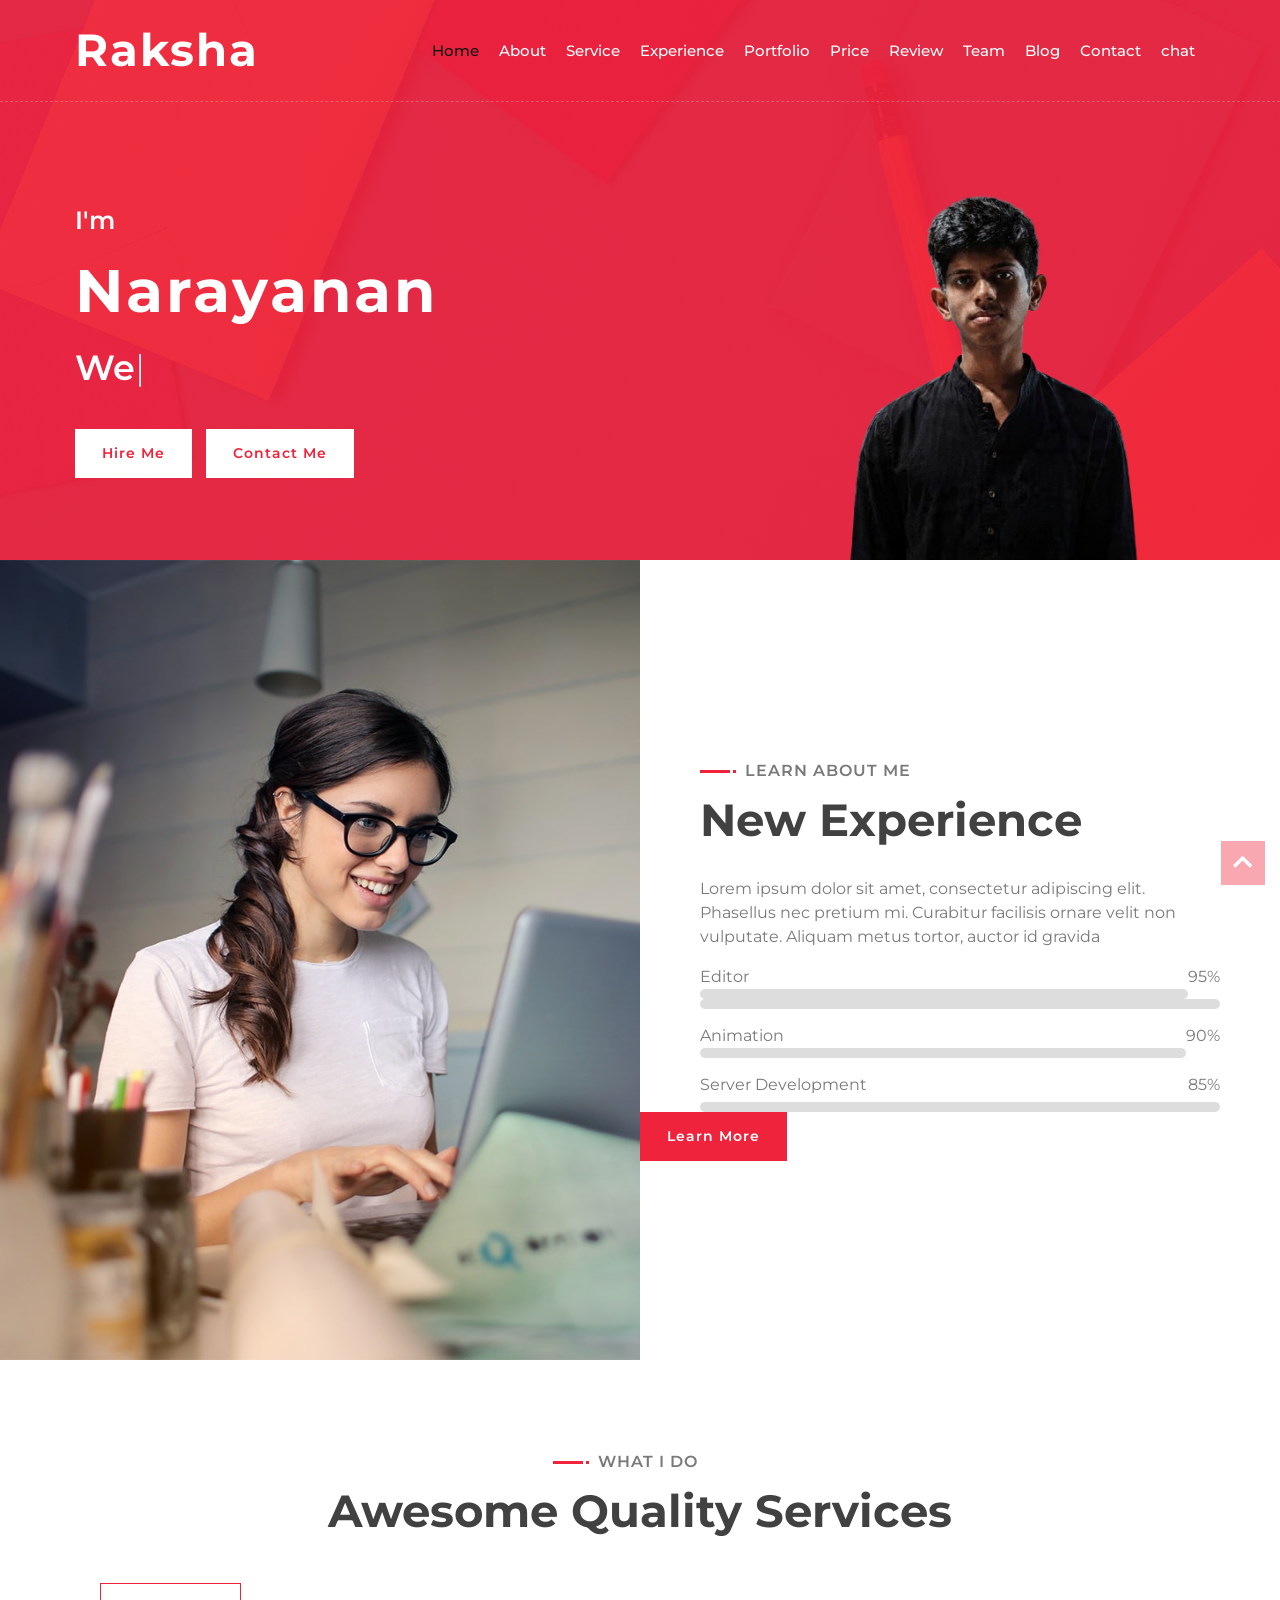
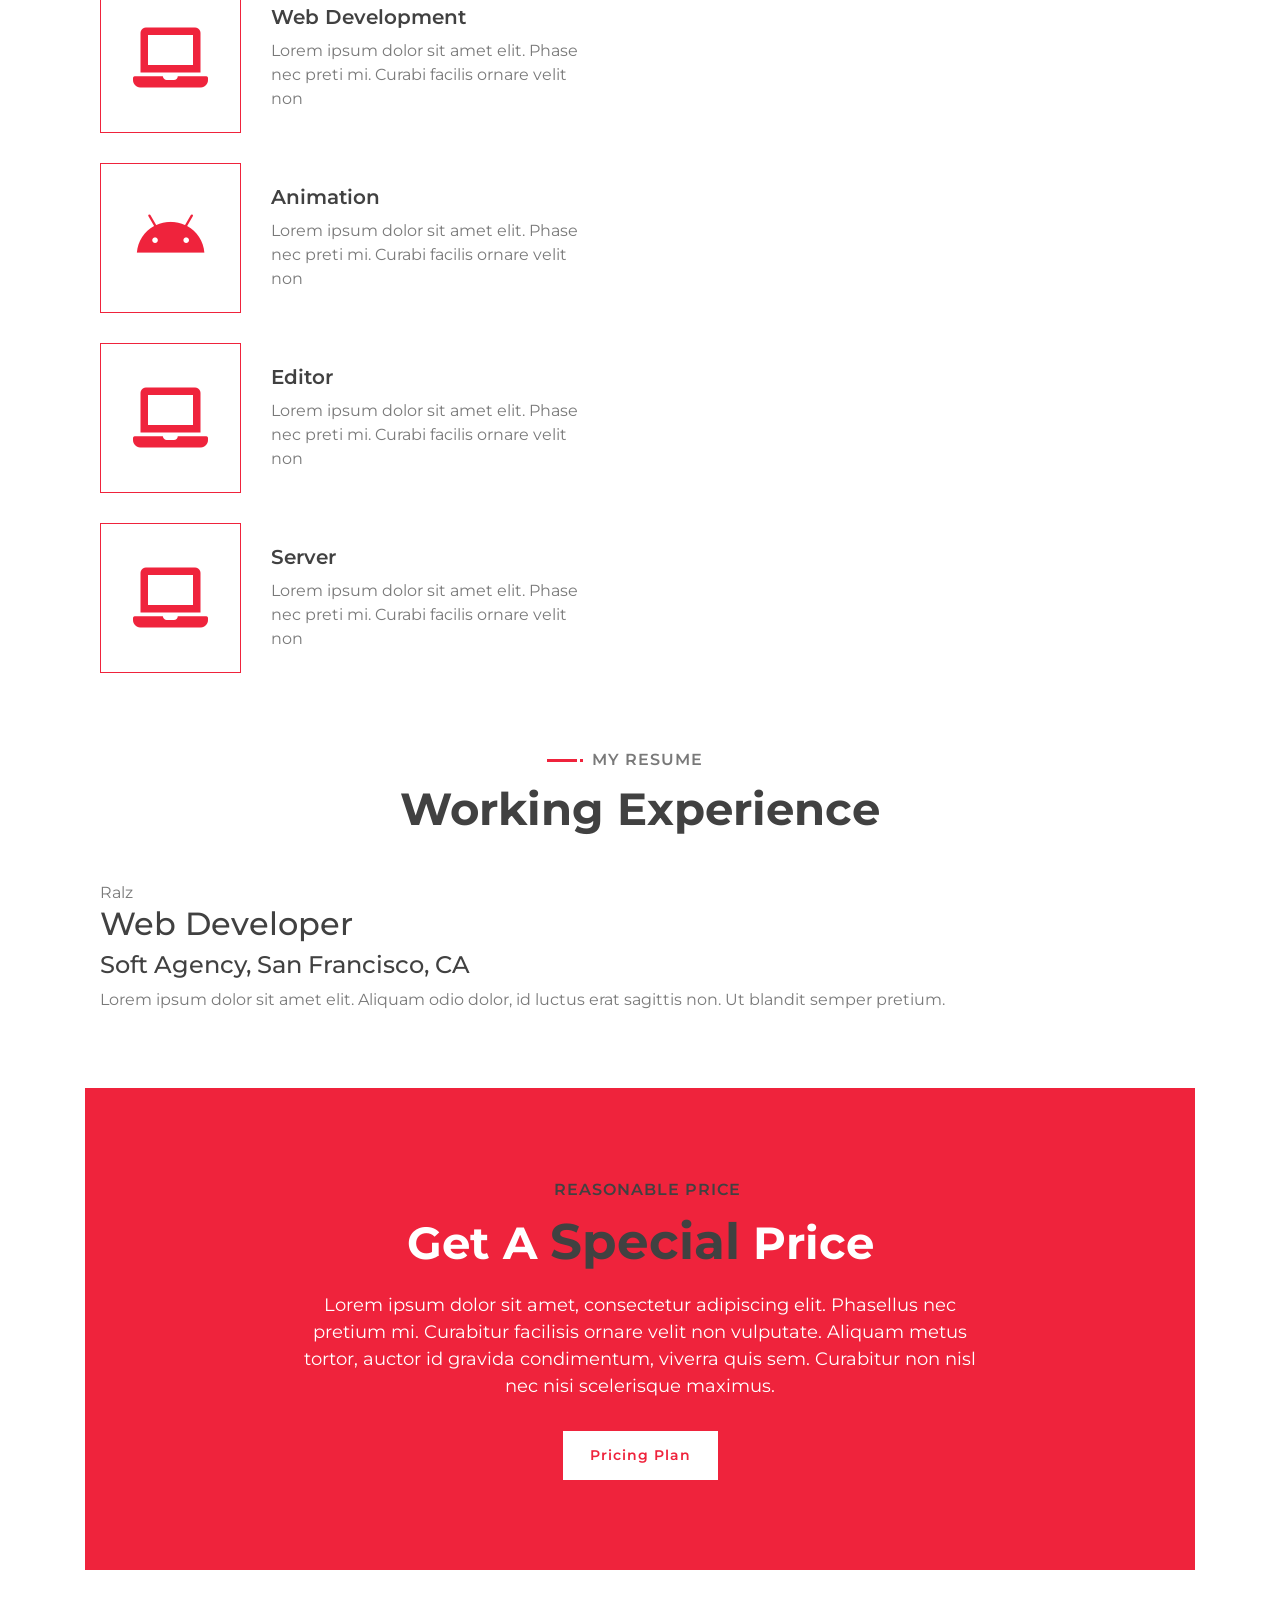
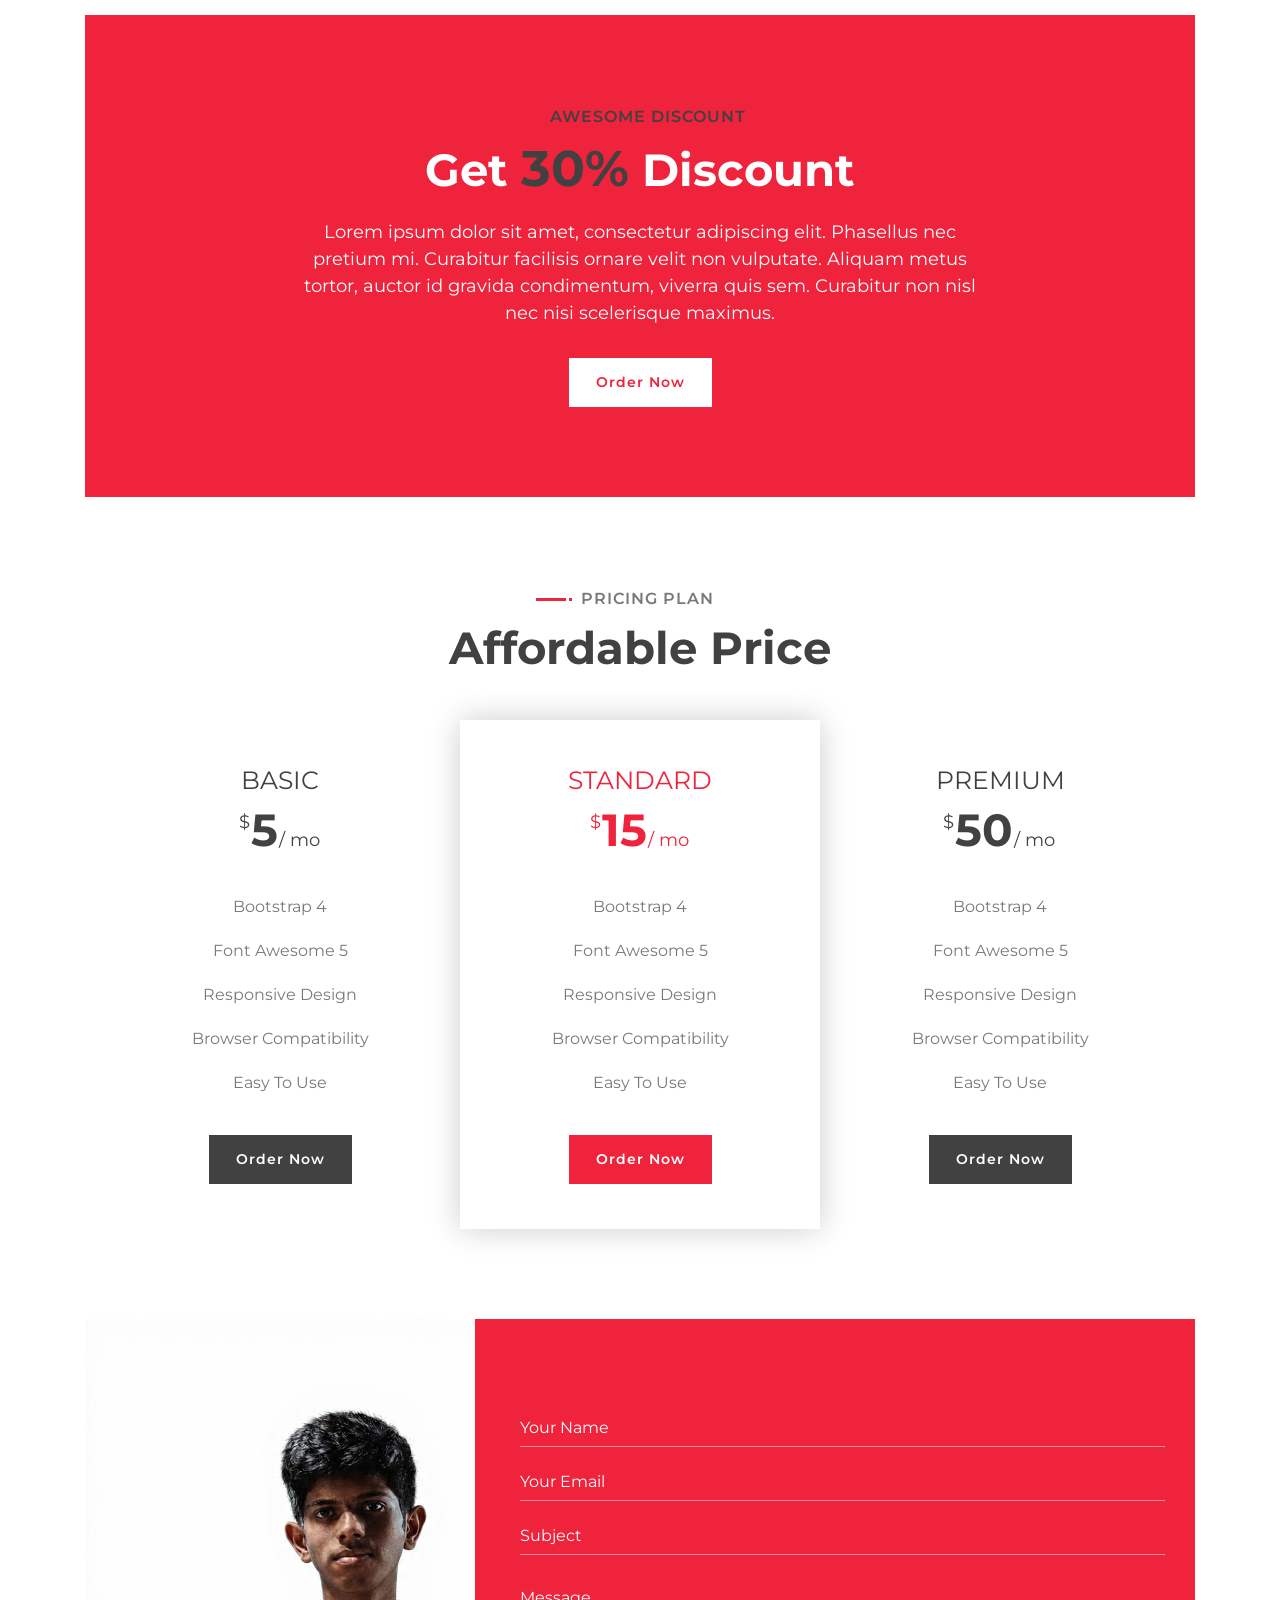
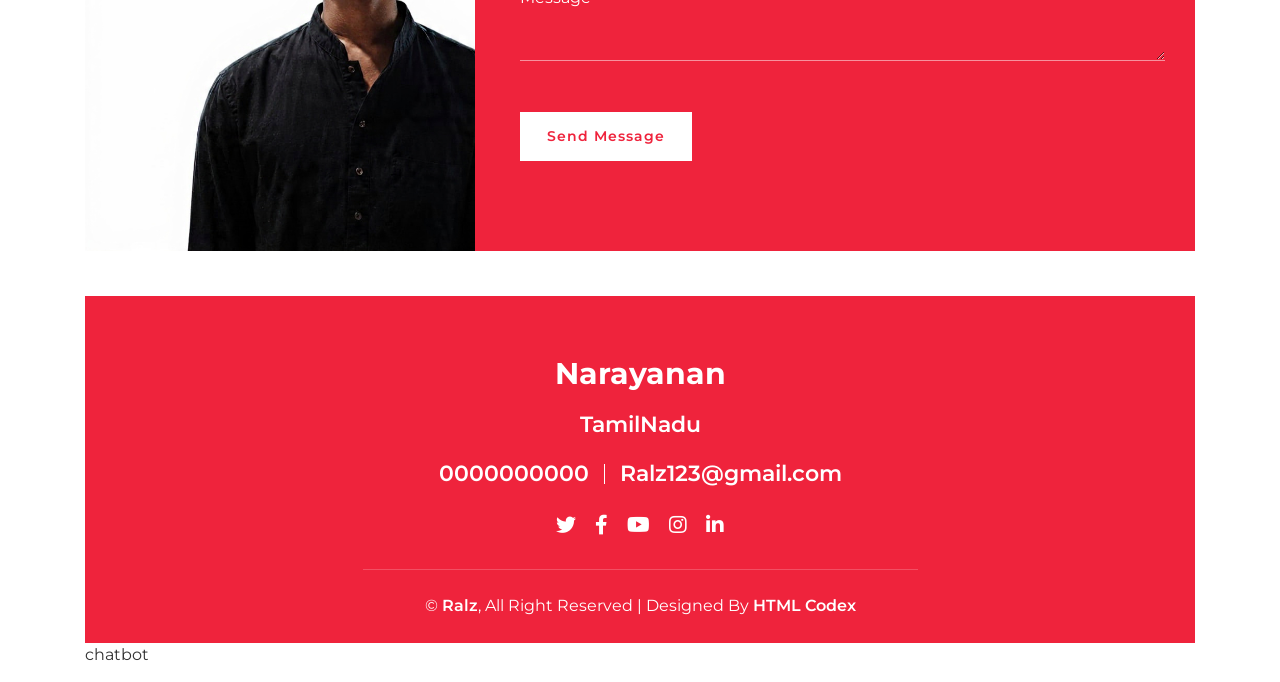
==== index.html @ 5b416cec "full 1 kt" ====
<!DOCTYPE html>
<html lang="en">
    <head>
        <meta charset="utf-8">
        <title>Ralz - Developer By Services  </title>
        <meta content="width=device-width, initial-scale=1.0" name="viewport">
        <meta content="Free Website Template" name="keywords">
        <meta content="Free Website Template" name="description">

        <!-- Favicon -->
        <link href="img/favicon.ico" rel="icon">

        <!-- Google Font -->
        <link href="https://fonts.googleapis.com/css2?family=Montserrat:wght@300;400;500;600;700&display=swap" rel="stylesheet">

        <!-- CSS Libraries -->
        <link href="https://stackpath.bootstrapcdn.com/bootstrap/4.4.1/css/bootstrap.min.css" rel="stylesheet">
        <link href="https://cdnjs.cloudflare.com/ajax/libs/font-awesome/5.10.0/css/all.min.css" rel="stylesheet">
        <link href="lib/animate/animate.min.css" rel="stylesheet">
        <link href="lib/owlcarousel/assets/owl.carousel.min.css" rel="stylesheet">
        <link href="lib/lightbox/css/lightbox.min.css" rel="stylesheet">

        <!-- Template Stylesheet -->
        <link href="css/style.css" rel="stylesheet">
    </head>

    <body data-spy="scroll" data-target=".navbar" data-offset="51">
        <!-- Nav Bar Start -->
        <div class="navbar navbar-expand-lg bg-light navbar-light">
            <div class="container-fluid">
                <a href="index.html" class="navbar-brand">Raksha</a>
                <button type="button" class="navbar-toggler" data-toggle="collapse" data-target="#navbarCollapse">
                    <span class="navbar-toggler-icon"></span>
                </button>

                <div class="collapse navbar-collapse justify-content-between" id="navbarCollapse">
                    <div class="navbar-nav ml-auto">
                        <a href="#home" class="nav-item nav-link active">Home</a>
                        <a href="#about" class="nav-item nav-link">About</a>
                        <a href="#service" class="nav-item nav-link">Service</a>
                        <a href="#experience" class="nav-item nav-link">Experience</a>
                        <a href="#portfolio" class="nav-item nav-link">Portfolio</a>
                        <a href="#price" class="nav-item nav-link">Price</a>
                        <a href="#review" class="nav-item nav-link">Review</a>
                        <a href="#team" class="nav-item nav-link">Team</a>
                        <a href="#blog" class="nav-item nav-link">Blog</a>
                        <a href="#contact" class="nav-item nav-link">Contact</a>
                        <a href="#chat" class="nav-item nav-link">chat</a>
                    </div>
                </div>
            </div>
        </div>
        <!-- Nav Bar End -->


        <!-- Hero Start -->
        <div class="hero" id="home">
            <div class="container-fluid">
                <div class="row align-items-center">
                    <div class="col-sm-12 col-md-6">
                        <div class="hero-content">
                            <div class="hero-text">
                                <p>I'm</p>
                                <h1>Narayanan</h1>
                                <h2></h2>
                                <div class="typed-text">Editor, Web Developer, Animation, Server Developer, Apps Designer, Apps Developer</div>
                            </div>
                            <div class="hero-btn">
                                <a class="btn" href="">Hire Me</a>
                                <a class="btn" href="">Contact Me</a>
                            </div>
                        </div>
                    </div>
                    <div class="col-sm-12 col-md-6 d-none d-md-block">
                        <div class="hero-image">
                            <img src="img/hero.png" alt="Hero Image">
                        </div>
                    </div>
                </div>
            </div>
        </div>
        <!-- Hero End -->


        <!-- About Start -->
        <div class="about wow fadeInUp" data-wow-delay="0.1s" id="about">
            <div class="container-fluid">
                <div class="row align-items-center">
                    <div class="col-lg-6">
                        <div class="about-img">
                            <img src="img/about.jpg" alt="Image">
                        </div>
                    </div>
                    <div class="col-lg-6">
                        <div class="about-content">
                            <div class="section-header text-left">
                                <p>Learn About Me</p>
                                <h2>New Experience</h2>
                            </div>
                            <div class="about-text">
                                <p>
                                    Lorem ipsum dolor sit amet, consectetur adipiscing elit. Phasellus nec pretium mi. Curabitur facilisis ornare velit non vulputate. Aliquam metus tortor, auctor id gravida
                                </p>
                            </div>
                             <div class="skill-name">
                                 <p></p>Editor<p>95%</p>
                                </div>
                                <div class="progress">
                                    <div class="progress-bar" role="progressbar" aria-valuenow="95" aria-valuemin="0" aria-valuemax="100"></div>
                                </div>
                                <div class="progress">
                                    <div class="progress-bar" role="progressbar" aria-valuenow="95" aria-valuemin="0" aria-valuemax="100"></div>
                                </div>
                                <div class="skill-name">
                                    <p></p>Animation<p>90%</p>
                                </div>
                                <div class="progress">
                                    <div class="progress-bar" role="progressbar" aria-valuenow="90" aria-valuemin="0" aria-valuemax="100"></div>
                                </div>
                                <div class="skill-name">
                                    <p> Server Development</p><p>85%</p>
                                </div>
                                <div class="progress">
                                    <div class="progress-bar" role="progressbar" aria-valuenow="85" aria-valuemin="0" aria-valuemax="100"></div>
                                </div>
                            </div>
                            <a class="btn" href="">Learn More</a>
                        </div>
                    </div>
                </div>
            </div>
        </div>
        <!-- About End -->
        
        
        <!-- Service Start -->
        <div class="service" id="service">
            <div class="container">
                <div class="section-header text-center wow zoomIn" data-wow-delay="0.1s">
                    <p>What I do</p>
                    <h2>Awesome Quality Services</h2>
                </div>
                    <div class="col-lg-6 wow fadeInUp" data-wow-delay="0.0s">
                        <div class="service-item">
                            <div class="service-icon">
                                <i class="fa fa-laptop"></i>

                        </div>
                            <div class="service-text">
                                <h3>Web Development</h3>
                                <p>
                                    Lorem ipsum dolor sit amet elit. Phase nec preti mi.
                                     Curabi facilis ornare velit non
                                </p>
                            </div>
                        </div>
                 </div>
                     <div class="col-lg-6 wow fadeInUp" data-wow-delay="0.4s">
                         <div class="service-item">
                             <div class="service-icon">
                                <i class="fab fa-android"></i>
                            </div>
                            <div class="service-text">
                                <h3>Animation</h3>
                                <p>
                                    Lorem ipsum dolor sit amet elit. Phase nec preti mi. Curabi facilis ornare velit non
                                </p>
                            </div>
                        </div>
                    </div>
                    <div class="col-lg-6 wow fadeInUp" data-wow-delay="0.6s">
                        <div class="service-item">
                            <div class="service-icon">
                               <i class="fa fa-laptop"></i>
                            </div>
                            <div class="service-text">
                                <h3>Editor</h3>
                                <p>
                                    Lorem ipsum dolor sit amet elit. Phase nec preti mi. Curabi facilis ornare velit non
                                </p>
                            </div>
                        </div>
                    </div>
                                         <div class="col-lg-6 wow fadeInUp" data-wow-delay="0.4s">
                         <div class="service-item">
                           <div class="service-icon">
                              <i class="fa fa-laptop"></i>
                            </div>
                            <div class="service-text">
                                <h3>Server</h3>
                                <p>
                                    Lorem ipsum dolor sit amet elit. Phase nec preti mi. Curabi facilis ornare velit non
                                </p>
                            </div>
                        </div>
                    </div>
        <!-- Service End -->
        
        
         <!-- Experience Start -->
        <div class="experience" id="experience">
            <div class="container">
                <header class="section-header text-center wow zoomIn" data-wow-delay="0.1s">
                    <p>My Resume</p>
                    <h2>Working Experience</h2>
                </header>
                Ralz
                    <div class="timeline-item left wow slideInLeft" data-wow-delay="0.1s">
                            <h2>Web Developer</h2>
                            <h4>Soft Agency, San Francisco, CA</h4>
                            <p>
                                Lorem ipsum dolor sit amet elit. Aliquam odio dolor, id luctus erat sagittis non. Ut blandit semper pretium.
                            </p>
                  </div>
            </div>
        </div>
        <!-- Job Experience End -->
        
        
        <!-- Banner Start -->
        <div class="banner wow zoomIn" data-wow-delay="0.1s">
            <div class="container">
                <div class="section-header text-center">
                    <p>Reasonable Price</p>
                    <h2>Get A <span>Special</span> Price</h2>
                </div>
                <div class="container banner-text">
                    <p>
                        Lorem ipsum dolor sit amet, consectetur adipiscing elit. Phasellus nec pretium mi. Curabitur facilisis ornare velit non vulputate. Aliquam metus tortor, auctor id gravida condimentum, viverra quis sem. Curabitur non nisl nec nisi scelerisque maximus. 
                    </p>
                    <a class="btn">Pricing Plan</a>
                </div>
            </div>
        </div>
        <!-- Banner End -->
           


        <!-- Banner Start -->
        <div class="banner wow zoomIn" data-wow-delay="0.1s">
            <div class="container">
                <div class="section-header text-center">
                    <p>Awesome Discount</p>
                    <h2>Get <span>30%</span> Discount</h2>
                </div>
                <div class="container banner-text">
                    <p>
                        Lorem ipsum dolor sit amet, consectetur adipiscing elit. Phasellus nec pretium mi. Curabitur facilisis ornare velit non vulputate. Aliquam metus tortor, auctor id gravida condimentum, viverra quis sem. Curabitur non nisl nec nisi scelerisque maximus. 
                    </p>
                    <a class="btn">Order Now</a>
                </div>
            </div>
        </div>
        <!-- Banner End -->
        
        
        <!-- Price Start -->
        <div class="price" id="price">
            <div class="container">
                <div class="section-header text-center wow zoomIn" data-wow-delay="0.1s">
                    <p>Pricing Plan</p>
                    <h2>Affordable Price</h2>
                </div>
                <div class="row">
                    <div class="col-md-4 wow fadeInUp" data-wow-delay="0.5s">
                        <div class="price-item">
                            <div class="price-header">
                                <div class="price-title">
                                    <h2>Basic</h2>
                                </div>
                                <div class="price-prices">
                                    <h2><small>$</small>5<span>/ mo</span></h2>
                                </div>
                            </div>
                            <div class="price-body">
                                <div class="price-description">
                                    <ul>
                                        <li>Bootstrap 4</li>
                                        <li>Font Awesome 5</li>
                                        <li>Responsive Design</li>
                                        <li>Browser Compatibility</li>
                                        <li>Easy To Use</li>
                                    </ul>
                                </div>
                            </div>
                            <div class="price-footer">
                                <div class="price-action">
                                    <a class="btn" href="">Order Now</a>
                                </div>
                            </div>
                        </div>
                    </div>
                    <div class="col-md-4 wow fadeInUp" data-wow-delay="0.0s">
                        <div class="price-item featured-item">
                            <div class="price-header">
                                <div class="price-title">
                                    <h2>Standard</h2>
                                </div>
                                <div class="price-prices">
                                    <h2><small>$</small>15<span>/ mo</span></h2>
                                </div>
                            </div>
                            <div class="price-body">
                                <div class="price-description">
                                    <ul>
                                        <li>Bootstrap 4</li>
                                        <li>Font Awesome 5</li>
                                        <li>Responsive Design</li>
                                        <li>Browser Compatibility</li>
                                        <li>Easy To Use</li>
                                    </ul>
                                </div>
                            </div>
                            <div class="price-footer">
                                <div class="price-action">
                                    <a class="btn" href="">Order Now</a>
                                </div>
                            </div>
                        </div>
                    </div>
                    <div class="col-md-4 wow fadeInUp" data-wow-delay="0.5s">
                        <div class="price-item">
                            <div class="price-header">
                                <div class="price-title">
                                    <h2>Premium</h2>
                                </div>
                                <div class="price-prices">
                                    <h2><small>$</small>50<span>/ mo</span></h2>
                                </div>
                            </div>
                            <div class="price-body">
                                <div class="price-description">
                                    <ul>
                                        <li>Bootstrap 4</li>
                                        <li>Font Awesome 5</li>
                                        <li>Responsive Design</li>
                                        <li>Browser Compatibility</li>
                                        <li>Easy To Use</li>
                                    </ul>
                                </div>
                            </div>
                            <div class="price-footer">
                                <div class="price-action">
                                    <a class="btn" href="">Order Now</a>
                                </div>
                            </div>
                        </div>
                    </div>
                </div>
            </div>
        </div>
        <!-- Price End -->
        
        
        <!-- Contact Start -->
        <div class="contact wow fadeInUp" data-wow-delay="0.1s" id="contact">
            <div class="container-fluid">
                <div class="container">
                    <div class="row align-items-center">
                        <div class="col-md-4"></div>
                        <div class="col-md-8">
                            <div class="contact-form">
                                <div id="success"></div>
                                <form name="sentMessage" id="contactForm" novalidate="novalidate">
                                    <div class="control-group">
                                        <input type="text" class="form-control" id="name" placeholder="Your Name" required="required" data-validation-required-message="Please enter your name" />
                                        <p class="help-block"></p>
                                    </div>
                                    <div class="control-group">
                                        <input type="email" class="form-control" id="email" placeholder="Your Email" required="required" data-validation-required-message="Please enter your email" />
                                        <p class="help-block"></p>
                                    </div>
                                    <div class="control-group">
                                        <input type="text" class="form-control" id="subject" placeholder="Subject" required="required" data-validation-required-message="Please enter a subject" />
                                        <p class="help-block"></p>
                                    </div>
                                    <div class="control-group">
                                        <textarea class="form-control" id="message" placeholder="Message" required="required" data-validation-required-message="Please enter your message"></textarea>
                                        <p class="help-block"></p>
                                    </div>
                                    <div>
                                        <button class="btn" type="submit" id="sendMessageButton">Send Message</button>
                                    </div>
                                </form>
                            </div>
                        </div>
                    </div>
                </div>
            </div>
        </div>
        <!-- Contact End -->


        <!-- Footer Start -->
        <div class="footer wow fadeIn" data-wow-delay="0.3s">
            <div class="container-fluid">
                <div class="container">
                    <div class="footer-info">
                        <h2>Narayanan</h2>
                        <h3>TamilNadu</h3>
                        <div class="footer-menu">
                            <p>0000000000</p>
                            <p>Ralz123@gmail.com</p>
                        </div>
                        <div class="footer-social">
                            <a href=""><i class="fab fa-twitter"></i></a>
                            <a href=""><i class="fab fa-facebook-f"></i></a>
                            <a href=""><i class="fab fa-youtube"></i></a>
                            <a href=""><i class="fab fa-instagram"></i></a>
                            <a href=""><i class="fab fa-linkedin-in"></i></a>
                        </div>
                    </div>
                </div>
                <div class="container copyright">
                    <p>&copy; <a href="#">Ralz</a>, All Right Reserved | Designed By <a href="https://htmlcodex.com">HTML Codex</a></p>
                </div>
            </div>
        </div>
        <!-- Footer End -->
        
        
        <!-- Back to top button -->
        <a href="#" class="btn back-to-top"><i class="fa fa-chevron-up"></i></a>
        
        
        <!-- Pre Loader -->
        <div id="loader" class="show">
            <div class="loader"></div>
        </div>

        
        <!-- JavaScript Libraries -->
        <script src="https://code.jquery.com/jquery-3.4.1.min.js"></script>
        <script src="https://stackpath.bootstrapcdn.com/bootstrap/4.4.1/js/bootstrap.bundle.min.js"></script>
        <script src="lib/easing/easing.min.js"></script>
        <script src="lib/wow/wow.min.js"></script>
        <script src="lib/waypoints/waypoints.min.js"></script>
        <script src="lib/typed/typed.min.js"></script>
        <script src="lib/owlcarousel/owl.carousel.min.js"></script>
        <script src="lib/isotope/isotope.pkgd.min.js"></script>
        <script src="lib/lightbox/js/lightbox.min.js"></script>
        
        <!-- Contact Javascript File -->
        <script src="mail/jqBootstrapValidation.min.js"></script>
        <script src="mail/contact.js"></script>

        <!-- Template Javascript -->
        <script src="js/main.js"></script>
    </body>
</html>
<a href="chatbot.html">chatbot</a>
---- css/style.css ----
/*******************************/
/********* General CSS *********/
/*******************************/
body {
    color: #797979;
    background: #ffffff;
    font-family: 'Montserrat', sans-serif;
}

h1,
h2, 
h3, 
h4,
h5, 
h6 {
    color: #414141;
}

a {
    color: #313131;
    transition: .3s;
}

a:hover,
a:active,
a:focus {
    color: #EF233C;
    outline: none;
    text-decoration: none;
}

.btn:focus,
.form-control:focus {
    box-shadow: none;
}

.container-fluid {
    max-width: 1366px;
}

.btn {
    padding: 12px 25px;
    font-size: 14px;
    font-weight: 600;
    letter-spacing: 1px;
    color: #ffffff;
    background: #EF233C;
    border: 2px solid transparent;
    border-radius: 0;
    box-shadow: inset 0 0 0 50px #EF233C;
    transition: ease-out 0.3s;
    -webkit-transition: ease-out 0.3s;
    -moz-transition: ease-out 0.3s;
}

.btn:hover {
    color: #EF233C;
    background: transparent;
    box-shadow: inset 0 0 0 0 #EF233C;
    border-color: #EF233C;
}

#loader {
    position: fixed;
    top: 0;
    right: 0;
    bottom: 0;
    left: 0;
    display: flex;
    align-items: center;
    justify-content: center;
    background: #ffffff;
    opacity: 0;
    visibility: hidden;
    -webkit-transition: opacity .3s ease-out, visibility 0s linear .3s;
    -o-transition: opacity .3s ease-out, visibility 0s linear .3s;
    transition: opacity .3s ease-out, visibility 0s linear .3s;
    z-index: 999;
}

#loader.show {
    -webkit-transition: opacity .6s ease-out, visibility 0s linear 0s;
    -o-transition: opacity .6s ease-out, visibility 0s linear 0s;
    transition: opacity .6s ease-out, visibility 0s linear 0s;
    visibility: visible;
    opacity: 1;
}

#loader .loader {
    position: relative;
    width: 45px;
    height: 45px;
    border: 5px solid #dddddd;
    border-top: 5px solid #EF233C;
    border-radius: 50%;
    -webkit-animation: spin 2s linear infinite;
    animation: spin 2s linear infinite;
}

@-webkit-keyframes spin {
    0% { -webkit-transform: rotate(0deg); }
    100% { -webkit-transform: rotate(360deg); }
}

@keyframes spin {
    0% { transform: rotate(0deg); }
    100% { transform: rotate(360deg); }
}

.back-to-top {
    position: fixed;
    display: none;
    width: 44px;
    height: 44px;
    padding: 8px 0;
    text-align: center;
    line-height: 1;
    font-size: 22px;
    right: 15px;
    bottom: 15px;
    z-index: 9;
}

.back-to-top i {
    color: #ffffff;
}

.back-to-top:hover i {
    color: #414141;
}


/**********************************/
/*********** Nav Bar CSS **********/
/**********************************/
.navbar {
    position: relative;
    transition: .5s;
    z-index: 999;
}

.navbar.nav-sticky {
    position: fixed;
    top: 0;
    width: 100%;
    box-shadow: 0 2px 5px rgba(0, 0, 0, .3);
}

.navbar .navbar-brand {
    margin: 0;
    font-size: 45px;
    line-height: 0px;
    font-weight: 700;
    letter-spacing: 2px;
    transition: .5s;
    
}

.navbar .navbar-brand img {
    max-width: 100%;
    max-height: 40px;
}

.navbar .dropdown-menu {
    margin-top: 0;
    border: 0;
    border-radius: 0;
    background: #f8f9fa;
}

@media (min-width: 992px) {
    .navbar {
        position: absolute;
        width: 100%;
        padding: 30px 60px;
        background: transparent !important;
        border-bottom: 1px dashed rgba(256, 256, 256, .2);
        z-index: 9;
    }
    
    .navbar.nav-sticky {
        padding: 10px 60px;
        background: #ffffff !important;
    }
    
    .navbar .navbar-brand {
        color: #ffffff;
    }
    
    .navbar.nav-sticky .navbar-brand {
        color: #EF233C;
    }

    .navbar-light .navbar-nav .nav-link,
    .navbar-light .navbar-nav .nav-link:focus {
        padding: 10px 10px 8px 10px;
        color: #ffffff;
        font-size: 15px;
        font-weight: 500;
    }
    
    .navbar-light.nav-sticky .navbar-nav .nav-link,
    .navbar-light.nav-sticky .navbar-nav .nav-link:focus {
        color: #414141;
    }

    .navbar-light .navbar-nav .nav-link:hover,
    .navbar-light .navbar-nav .nav-link.active {
        color: #111111;
    }
    
    .navbar-light.nav-sticky .navbar-nav .nav-link:hover,
    .navbar-light.nav-sticky .navbar-nav .nav-link.active {
        color: #EF233C;
    }
}

@media (max-width: 991.98px) {   
    .navbar {
        padding: 15px;
        background: #ffffff !important;
    }
    
    .navbar .navbar-brand {
        color: #EF233C;
    }
    
    .navbar .navbar-nav {
        margin-top: 15px;
    }
    
    .navbar a.nav-link {
        padding: 5px;
    }
    
    .navbar .dropdown-menu {
        box-shadow: none;
    }
}


/*******************************/
/********** Hero CSS ***********/
/*******************************/
.hero {
    position: relative;
    width: 100%;
    margin-bottom: 45px;
    padding: 120px 0 0 0;
    overflow: hidden;
    background: linear-gradient(rgba(239, 35, 60, .95), rgba(239, 35, 60, .95)), url(../img/hero-bg.jpg);
    background-position: center;
    background-repeat: no-repeat;
    background-size: cover;
}

.hero .container-fluid {
    padding: 0;
}

.hero .hero-image {
    position: relative;
    text-align: right;
    padding-right: 75px;
}

.hero .hero-image img {
    max-width: 80%;
    max-height: 80%;
}

.hero .hero-content {
    position: relative;
    padding-left: 75px;
    display: flex;
    align-items: flex-start;
    justify-content: center;
    flex-direction: column;
}

.hero .hero-text p {
    color: #ffffff;
    font-size: 25px;
    font-weight: 600;
    margin-bottom: 15px;
}

.hero .hero-text h1 {
    color: #ffffff;
    font-size: 60px;
    font-weight: 700;
    letter-spacing: 3px;
    margin-bottom: 15px;
}

.hero .hero-text h2 {
    display: inline-block;
    margin: 0;
    height: 35px;
    color: #ffffff;
    font-size: 35px;
    font-weight: 600;
}

.hero .hero-text .typed-text {
    display: none;
}

.hero .hero-text .typed-cursor {
    font-size: 35px;
    font-weight: 300;
    color: #ffffff;
}

.hero .hero-btn .btn {
    margin-top: 35px;
    color: #EF233C;
    background: #ffffff;
    box-shadow: inset 0 0 0 50px #ffffff;
}

.hero .hero-btn .btn:hover {
    color: #ffffff;
    background: transparent;
    box-shadow: inset 0 0 0 0 #ffffff;
    border-color: #ffffff;
}

.hero .hero-btn .btn:first-child {
    margin-right: 10px;
}

@media (max-width: 991.98px) {
    .hero {
        padding-top: 60px;
    }
    
    .hero .hero-content {
        padding: 0 15px;
    }
    
    .hero .hero-text p {
        font-size: 20px;
    }
    
    .hero .hero-text h1 {
        font-size: 45px;
    }
    
    .hero .hero-text h2 {
        font-size: 25px;
        height: 25px;
    }
    
    .hero .hero-btn .btn {
        padding: 12px 30px;
        letter-spacing: 1px;
    }
}

@media (max-width: 767.98px) {
    .hero {
        padding-top: 60px;
        padding-bottom: 60px;
    }
    
    .hero,
    .hero .hero-text,
    .hero .hero-btn {
        width: 100%;
        text-align: center;
    }
    
    .hero .hero-text p {
        font-size: 18px;
    }
    
    .hero .hero-text h1 {
        font-size: 35px;
    }
    
    .hero .hero-text h2 {
        font-size: 22px;
        height: 22px;
    }
    
    .hero .hero-btn .btn {
        padding: 10px 15px;
        letter-spacing: 1px;
    }
}

@media (max-width: 575.98px) {
    .hero .hero-text p {
        font-size: 16px;
    }
    
    .hero .hero-text h1 {
        font-size: 30px;
    }
    
    .hero .hero-text h2 {
        font-size: 18px;
        height: 18px;
    }
    
    .hero .hero-btn .btn {
        padding: 8px 10px;
        letter-spacing: 0;
    }
}


/*******************************/
/******* Section Header ********/
/*******************************/
.section-header {
    position: relative;
    margin-bottom: 45px;
}

.section-header p {
    display: inline-block;
    margin: 0 30px;
    margin-bottom: 10px;
    padding-left: 15px;
    position: relative;
    font-size: 16px;
    font-weight: 600;
    letter-spacing: 1px;
    text-transform: uppercase;
    background: #ffffff;
}

.section-header p::before {
    position: absolute;
    content: "";
    height: 3px;
    top: 11px;
    right: 0;
    left: -30px;
    background: #EF233C;
    z-index: -1;
}

.section-header p::after {
    position: absolute;
    content: "";
    width: 3px;
    height: 3px;
    top: 11px;
    left: 3px;
    background: #EF233C;
    z-index: 1;
}

.section-header h2 {
    margin: 0;
    position: relative;
    font-size: 45px;
    font-weight: 700;
}

@media (max-width: 767.98px) {
    .section-header h2 {
        font-size: 30px;
    }
}


/*******************************/
/********** About CSS **********/
/*******************************/
.about {
    position: relative;
    width: 100%;
    margin: -45px 0 45px 0;
}

.about .col-lg-6 {
    padding: 0;
}

.about .section-header {
    margin-bottom: 30px;
}

.about .about-img {
    position: relative;
    height: 100%;
}

.about .about-img img {
    position: relative;
    width: 100%;
    height: 100%;
    object-fit: cover;
}

.about .about-content {
    padding: 0 60px;
}

.about .about-text p {
    font-size: 16px;
}

.about .skills {
    margin-bottom: 30px;
}

.about .skill-name {
    margin-top: 15px;
}

.about .skill-name p {
    display: inline-block;
    margin-bottom: 5px;
    font-size: 16px;
    font-weight: 400;
}

.about .skill-name p:last-child {
    float: right;
}

.about .progress {
    height: 10px;
    border-radius: 10px;
    background: #dddddd;
}

.about .progress .progress-bar {
    width: 0px;
    background: #EF233C;
    border-radius: 10px;
    transition: 2s;
}

.about .about-text a.btn {
    margin-top: 15px;
}

@media (max-width: 991.98px) {
    .about .about-content {
        padding: 45px 15px 0 15px;
    }
}


/*******************************/
/******* Experience CSS ********/
/*******************************/
.experience {
    position: relative;
    padding: 45px 0 15px 0;
}

.experience .timeline {
    position: relative;
    width: 100%;
}

.experience .timeline::after {
    content: '';
    position: absolute;
    width: 2px;
    background: #EF233C;
    top: 0;
    bottom: 0;
    left: 50%;
    margin-left: -1px;
}

.experience .timeline .timeline-item {
    position: relative;
    background: inherit;
    width: 50%;
    margin-bottom: 30px;
}

.experience .timeline .timeline-item.left {
    left: 0;
    padding-right: 30px;
}

.experience .timeline .timeline-item.right {
    left: 50%;
    padding-left: 30px;
}

.experience .timeline .timeline-item::after {
    content: '';
    position: absolute;
    width: 16px;
    height: 16px;
    top: 48px;
    right: -8px;
    background: #ffffff;
    border: 2px solid #EF233C;
    border-radius: 16px;
    z-index: 1;
}

.experience .timeline .timeline-item.right::after {
    left: -8px;
}

.experience .timeline .timeline-item::before {
  content: '';
  position: absolute;
  width: 0;
  height: 0;
  top: 46px;
  right: 10px;
  z-index: 1;
  border: 10px solid;
  border-color: transparent transparent transparent #dddddd;
}

.experience .timeline .timeline-item.right::before {
  left: 10px;
  border-color: transparent #dddddd transparent transparent;
}

.experience .timeline .timeline-date {
    position: absolute;
    width: 100%;
    top: 44px;
    font-size: 16px;
    font-weight: 600;
    color: #EF233C;
    text-transform: uppercase;
    letter-spacing: 1px;
    z-index: 1;
}

.experience .timeline .timeline-item.left .timeline-date {
    text-align: left;
    left: calc(100% + 55px);
}

.experience .timeline .timeline-item.right .timeline-date {
    text-align: right;
    right: calc(100% + 55px);
}

.experience .timeline .timeline-text {
    padding: 30px;
    background: #ffffff;
    position: relative;
    border-right: 5px solid #dddddd;
    box-shadow: 0 0 60px rgba(0, 0, 0, .08);
}

.experience .timeline .timeline-item.right .timeline-text {
    border-right: none;
    border-left: 5px solid #dddddd;
}

.experience .timeline .timeline-text h2 {
    margin: 0 0 5px 0;
    font-size: 22px;
    font-weight: 600;
}

.experience .timeline .timeline-text h4 {
    margin: 0 0 10px 0;
    font-size: 16px;
    font-style: italic;
    font-weight: 400;
}

.experience .timeline .timeline-text p {
    margin: 0;
    font-size: 16px;
}

@media (max-width: 767.98px) {
    .experience .timeline::after {
        left: 8px;
    }

    .experience .timeline .timeline-item {
        width: 100%;
        padding-left: 38px;
    }
    
    .experience .timeline .timeline-item.left {
        padding-right: 0;
    }
    
    .experience .timeline .timeline-item.right {
        left: 0%;
        padding-left: 38px;
    }

    .experience .timeline .timeline-item.left::after, 
    .experience .timeline .timeline-item.right::after {
        left: 0;
    }
    
    .experience .timeline .timeline-item.left::before,
    .experience .timeline .timeline-item.right::before {
        left: 18px;
        border-color: transparent #dddddd transparent transparent;
    }
    
    .experience .timeline .timeline-item.left .timeline-date,
    .experience .timeline .timeline-item.right .timeline-date {
        position: relative;
        top: 0;
        right: auto;
        left: 0;
        text-align: left;
        margin-bottom: 10px;
    }
    
    .experience .timeline .timeline-item.left .timeline-text,
    .experience .timeline .timeline-item.right .timeline-text {
        border-right: none;
        border-left: 5px solid #dddddd;
    }
}


/*******************************/
/********* Service CSS *********/
/*******************************/
.service {
    position: relative;
    width: 100%;
    padding: 45px 0 15px 0;
}

.service .service-item {
    position: relative;
    margin-bottom: 30px;
    display: flex;
    align-items: center;
    box-shadow: inset 0 0 0 0 transparent;
    transition: ease-out 0.5s;
}

.service .service-item:hover {
    box-shadow: inset 800px 0 0 0 #EF233C;
}

.service .service-icon {
    position: relative;
    width: 150px;
    min-height: 150px;
    display: flex;
    align-items: center;
    justify-content: center;
    border: 1px solid #EF233C;
    background: #ffffff;
}

.service .service-icon i {
    position: relative;
    font-size: 60px;
    color: #EF233C;
    transition: .3s;
}

.service .service-item:hover i {
    font-size: 75px;
}

.service .service-text {
    position: relative;
    width: calc(100% - 120px);
    padding: 0 30px;
}

.service .service-text h3 {
    margin-bottom: 10px;
    font-size: 20px;
    font-weight: 600;
    transition: 1s;
}

.service .service-text p {
    margin: 0;
    font-size: 16px;
    transition: 1s;
}

.service .service-item:hover .service-text h3,
.service .service-item:hover .service-text p {
    color: #ffffff;
}

@media (max-width: 575.98px) {
    .service .service-text h3 {
        font-size: 16px;
        margin-bottom: 5px;
    }
    
    .service .service-text p {
        font-size: 14px;
    }
}


/*******************************/
/******** Portfolio CSS ********/
/*******************************/
.portfolio {
    position: relative;
    padding: 45px 0 15px 0;
}

.portfolio #portfolio-filter {
    padding: 0;
    margin: -15px 0 25px 0;
    list-style: none;
    font-size: 0;
    text-align: center;
}

.portfolio #portfolio-filter li {
    cursor: pointer;
    display: inline-block;
    margin: 5px;
    padding: 6px 12px;
    font-size: 14px;
    font-weight: 600;
    color: #ffffff;
    background: #EF233C;
    border: 2px solid transparent;
    border-radius: 0;
    box-shadow: inset 0 0 0 50px #EF233C;
    transition: ease-out 0.3s;
    -webkit-transition: ease-out 0.3s;
    -moz-transition: ease-out 0.3s;
}

.portfolio #portfolio-filter li:hover,
.portfolio #portfolio-filter li.filter-active {
    color: #EF233C;
    background: transparent;
    box-shadow: inset 0 0 0 0 #EF233C;
    border-color: #EF233C;
}

.portfolio .portfolio-item {
    position: relative;
}

.portfolio .portfolio-wrap {
    position: relative;
    width: 100%;
}

.portfolio .portfolio-img {
    position: relative;
    overflow: hidden;
}

.portfolio .portfolio-img img {
    position: relative;
    width: 100%; 
    height: 100%; 
    object-fit: cover;
    transform: scale(1.1);
    transition: .5s;
}

.portfolio .portfolio-item:hover img {
    margin-left: 15px;
}

.portfolio .portfolio-text {
    position: relative;
    height: 60px;
    width: calc(100% - 30px);
    margin: -30px 15px 30px 15px;
    display: flex;
    align-items: center;
    background: #ffffff;
    box-shadow: 0 0 15px rgba(0, 0, 0, .12);
}

.portfolio .portfolio-text h3 {
    width: calc(100% - 70px);
    font-size: 18px;
    font-weight: 600;
    margin: 0 0 0 15px;
    white-space: nowrap;
    overflow: hidden;
}

.portfolio .portfolio-text a.btn {
    width: 50px;
    height: 50px;
    padding: 0 0 2px 1px;
    display: flex;
    align-items: center;
    justify-content: center;
    font-size: 45px;
    font-weight: 100;
}

.portfolio .portfolio-item:hover a.btn {
    color: #EF233C;
    background: transparent;
    box-shadow: inset 0 0 0 0 #EF233C;
    border-color: #EF233C;
}


/*******************************/
/********* Banner CSS **********/
/*******************************/
.banner {
    position: relative;
    width: 100%;
    margin: 45px 0;
    padding: 90px 0;
    background: #EF233C;
}

.banner .container {
    max-width: 750px;
    text-align: center;
}

.banner .section-header {
    margin-bottom: 20px;
}

.banner .section-header p {
    color: #414141;
    background: transparent;
}

.banner .section-header p::after {
    display: none;
}

.banner .section-header h2 {
    color: #ffffff;
}

.banner .section-header h2 span {
    color: #414141;
    font-size: 50px;
}

.banner .banner-text p {
    font-size: 18px;
    color: #ffffff;
}

.banner .banner-text .btn {
    margin-top: 15px;
    color: #EF233C;
    background: #ffffff;
    box-shadow: inset 0 0 0 50px #ffffff;
}

.banner .banner-text .btn:hover {
    color: #ffffff;
    background: transparent;
    box-shadow: inset 0 0 0 0 #ffffff;
    border-color: #ffffff;
}


/*******************************/
/********* Pricing CSS *********/
/*******************************/
.price {
    position: relative;
    width: 100%;
    padding: 45px 0 15px 0;
}

.price .row {
    padding: 0 15px;
}

.price .col-md-4 {
    padding: 0;
}

.price .price-item {
    position: relative;
    margin-bottom: 30px;
    background: #ffffff;
}

.price .featured-item {
    box-shadow: 0 0 30px rgba(0, 0, 0, .2);
    z-index: 1;
}

.price .price-header,
.price .price-body,
.price .price-footer {
    position: relative;
    text-align: center;
}

.price .price-header {
    padding: 45px 0 30px 0;
    color: #414141;
}

.price .price-item.featured-item .price-header {
    color: #EF233C;
}

.price .price-title h2 {
    font-size: 25px;
    font-weight: 400;
    text-transform: uppercase;
}

.price .price-prices h2 {
    font-size: 45px;
    font-weight: 700;
    margin-left: 10px;
}

.price .price-prices h2 small {
    position: absolute;
    font-size: 18px;
    font-weight: 400;
    margin-top: 9px;
    margin-left: -12px;
}

.price .price-prices h2 span {
    margin-left: 1px;
    font-size: 18px;
    font-weight: 400;
}

.price .price-item.featured-item h2 {
    color: #EF233C;
}

.price .price-body {
    padding: 0 0 20px 0;
}

.price .price-description ul {
    margin: 0;
    padding: 0;
    list-style: none;
}

.price .price-description ul li {
    padding: 0 0 20px 0;
}

.price .price-item .price-action {
    padding-bottom: 45px;
}

.price .price-item .price-action .btn {
    color: #ffffff;
    background: #414141;
    box-shadow: inset 0 0 0 50px #414141;
}

.price .price-item .price-action .btn:hover {
    color: #414141;
    background: transparent;
    box-shadow: inset 0 0 0 0 #414141;
    border-color: #414141;
}

.price .price-item.featured-item .price-action .btn {
    color: #ffffff;
    background: #EF233C;
    box-shadow: inset 0 0 0 50px #EF233C;
}

.price .price-item.featured-item .price-action .btn:hover {
    color: #EF233C;
    background: transparent;
    box-shadow: inset 0 0 0 0 #EF233C;
    border-color: #EF233C;
}


/*******************************/
/*********** Team CSS **********/
/*******************************/
.team {
    position: relative;
    width: 100%;
    padding: 45px 0 15px 0;
}

.team .team-item {
    position: relative;
    background: #ffffff;
    margin-bottom: 30px;
    display: flex;
    align-items: center;
    justify-content: flex-start;
    box-shadow: inset 0 0 0 0 transparent;
    transition: ease-out 0.5s;
}

.team .team-img {
    position: relative;
    width: 50%;
    overflow: hidden;
}

.team .team-img img {
    position: relative;
    width: 100%;
    transition: .5s;
}

.team .team-text {
    position: relative;
    width: 50%;
    padding: 0 30px;
}

.team .team-text h2 {
    color: #EF233C;
    font-size: 18px;
    font-weight: 600;
    margin-bottom: 5px;
    transition: 1s;
}

.team .team-text h4 {
    font-size: 14px;
    font-weight: 600;
    margin-bottom: 15px;
    transition: 1s;
}

.team .team-text p {
    margin-bottom: 20px;
    transition: 1s;
}

.team .team-social {
    position: relative;
    display: flex;
    align-items: center;
    justify-content: flex-start;
}

.team .team-social a.btn {
    width: 35px;
    height: 35px;
    padding: 0;
    display: flex;
    align-items: center;
    justify-content: center;
    font-size: 14px;
    font-weight: normal;
    margin-right: 5px;
}

.team .team-item:hover {
    box-shadow: inset 800px 0 0 0 #EF233C;
}

.team .team-item:hover .team-img img {
    transform: scale(1.2);
}

.team .team-item:hover .team-text h2,
.team .team-item:hover .team-text h4,
.team .team-item:hover .team-text p {
    color: #ffffff;
}

.team .team-item:hover .team-social a.btn {
    background: #ffffff;
}

.team .team-item:hover .team-social a.btn:hover {
    border-color: #ffffff;
}

@media(max-width: 575.98px) {
    .team .team-text {
        padding: 0 15px;
    }
    
    .team .team-text h2 {
        font-size: 16px;
        margin-bottom: 0;
    }

    .team .team-text h4 {
        margin-bottom: 5px;
    }

    .team .team-text p {
        font-size: 14px;
        line-height: 18px;
        margin-bottom: 10px;
    }
}


/*******************************/
/******* Testimonial CSS *******/
/*******************************/
.testimonial {
    position: relative;
    margin: 45px 0;
    padding: 90px 0;
    background: #EF233C;
}

.testimonial .container {
    max-width: 900px;
}

.testimonial .testimonial-icon {
    margin-bottom: 45px;
    text-align: center;
}

.testimonial .testimonial-icon i {
    font-size: 60px;
    color: rgba(256, 256, 256, .5);
}

.testimonial .testimonial-item {
    position: relative;
    margin: 0 15px;
    text-align: center;
}

.testimonial .testimonial-img {
    position: relative;
    margin-bottom: 15px;
    z-index: 1;
}

.testimonial .testimonial-item img {
    margin: 0 auto;
    width: 120px;
    padding: 10px;
    border: 5px dotted #ffffff;
    border-radius: 100px;
}

.testimonial .testimonial-text {
    position: relative;
    margin-top: -70px;
    padding: 65px 35px 30px 35px;
    text-align: center;
    background: #ffffff;
    border-radius: 500px;
}

.testimonial .testimonial-item p {
    font-size: 18px;
    font-style: italic;
}

.testimonial .testimonial-text h3 {
    color: #EF233C;
    font-size: 18px;
    font-weight: 600;
    margin-bottom: 10px;
}

.testimonial .testimonial-text h4 {
    color: #666666;
    font-size: 14px;
    margin-bottom: 0;
}

.testimonial .owl-dots {
    margin-top: 15px;
    text-align: center;
}

.testimonial .owl-dot {
    display: inline-block;
    margin: 0 5px;
    width: 12px;
    height: 12px;
    border-radius: 50%;
    background: rgba(256, 256, 256, .5);
}

.testimonial .owl-dot.active {
    background: #ffffff;
}


/*******************************/
/********* Contact CSS *********/
/*******************************/
.contact {
    position: relative;
    width: 100%;
    margin: 45px 0;
    background: #EF233C;
}

.contact .container-fluid {
    background: url(../img/contact.jpg) left center no-repeat;
    background-size: contain;
}

.contact .contact-form {
    position: relative;
    padding: 90px 0 90px 45px;
    background: #EF233C;
}

.contact .contact-form input {
    color: #ffffff;
    padding: 15px 0;
    background: none;
    border-radius: 0;
    border: none;
    border-bottom: 1px solid rgba(256, 256, 256, .5);
}

.contact .contact-form textarea {
    color: #ffffff;
    height: 90px;
    padding: 15px 0;
    background: none;
    border-radius: 0;
    border: none;
    border-bottom: 1px solid rgba(256, 256, 256, .5);
}

.contact .contact-form .form-control::placeholder {
    color: #ffffff;
    opacity: 1;
}

.contact .contact-form .form-control:-ms-input-placeholder,
.contact .contact-form .form-control::-ms-input-placeholder {
    color: #ffffff;
}

.contact .contact-form .btn {
    margin-top: 35px;
    color: #EF233C;
    background: #ffffff;
    box-shadow: inset 0 0 0 50px #ffffff;
}

.contact .contact-form .btn:hover {
    color: #ffffff;
    background: transparent;
    box-shadow: inset 0 0 0 0 #ffffff;
    border-color: #ffffff;
}

.contact .help-block ul {
    margin: 0;
    padding: 0;
    list-style-type: none;
    font-size: 14px;
    font-style: italic;
    color: #ffffff;
}

@media (max-width: 767.98px) {
    .contact .container-fluid {
        background: none;
    }
    
    .contact .contact-form {
        padding: 90px 0;
    }
}


/*******************************/
/*********** Blog CSS **********/
/*******************************/
.blog {
    position: relative;
    width: 100%;
    padding: 45px 0 15px 0;
}

.blog .blog-item {
    position: relative;
    margin-bottom: 30px;
}

.blog .blog-img {
    position: relative;
    width: 100%;
    overflow: hidden;
}

.blog .blog-img img {
    width: 100%;
    transition: .5s;
}

.blog .blog-item:hover img {
    transform: scale(1.1);
}

.blog .blog-text {
    position: relative;
    padding: 30px;
    border-right: 1px solid rgba(0, 0, 0, .07);
    border-bottom: 1px solid rgba(0, 0, 0, .07);
    border-left: 1px solid rgba(0, 0, 0, .07);
}

.blog .blog-text h2 {
    font-size: 25px;
    font-weight: 600;
}

.blog .blog-text p {
    margin-bottom: 10px;
}

.blog .blog-item a.btn {
    margin-top: 10px;
    padding: 8px 15px;
}

.blog .blog-item a.btn i {
    margin-left: 5px;
}

.blog .blog-meta {
    position: relative;
    display: flex;
    margin-bottom: 15px;
}

.blog .blog-meta p {
    margin: 0 10px 0 0;
    font-size: 13px;
}

.blog .blog-meta i {
    color: #414141;
    margin-right: 5px;
}

.blog .blog-meta p:last-child {
    margin: 0;
}


/*******************************/
/********* Footer CSS **********/
/*******************************/
.footer {
    position: relative;
    margin-top: 45px;
    background: #EF233C;
}

.footer .container-fluid {
    padding: 60px 0 0 0;
}

.footer .footer-info {
    position: relative;
    width: 100%;
    text-align: center;
}

.footer .footer-info h2 {
    margin-bottom: 20px;
    font-size: 30px;
    font-weight: 700;
    color: #ffffff;
}

.footer .footer-info h3 {
    margin-bottom: 25px;
    font-size: 22px;
    font-weight: 600;
    color: #ffffff;
}

.footer .footer-menu {
    width: 100%;
    display: flex;
    justify-content: center;
}

.footer .footer-menu p {
    color: #ffffff;
    font-size: 22px;
    font-weight: 600;
    line-height: 20px;
    padding: 0 15px;
    border-right: 1px solid #ffffff;
}

.footer .footer-menu p:last-child {
    border: none;
}

.footer .footer-social {
    position: relative;
    margin-top: 15px;
}

.footer .footer-social a {
    display: inline-block;
}

.footer .footer-social a i {
    margin-right: 15px;
    font-size: 20px;
    color: #ffffff;
    transition: .3s;
}

.footer .footer-social a:last-child i {
    margin: 0;
}

.footer .footer-social a:hover i {
    color: #414141;
}

.footer .copyright {
    position: relative;
    text-align: center;
    margin-top: 30px;
    padding-top: 25px;
    padding-bottom: 25px;
}

.footer .copyright::before {
    position: absolute;
    content: "";
    width: 50%;
    height: 1px;
    top: 0;
    left: 25%;
    background: rgba(256, 256, 256, .2);
}

.footer .copyright p {
    margin: 0;
    color: #ffffff;
}

.footer .copyright .col-md-6:last-child p {
    text-align: right;
}

.footer .copyright p a {
    color: #ffffff;
    font-weight: 600;
}

.footer .copyright p a:hover {
    color: #414141;
}

@media (max-width: 575.98px) {
    .footer .footer-info h2 {
        margin-bottom: 20px;
        font-size: 20px;
        font-weight: 600;
    }

    .footer .footer-info h3 {
        margin-bottom: 20px;
        font-size: 16px;
    }

    .footer .footer-menu p {
        font-size: 16px;
        line-height: 16px;
        padding: 0 5px;
    }
}
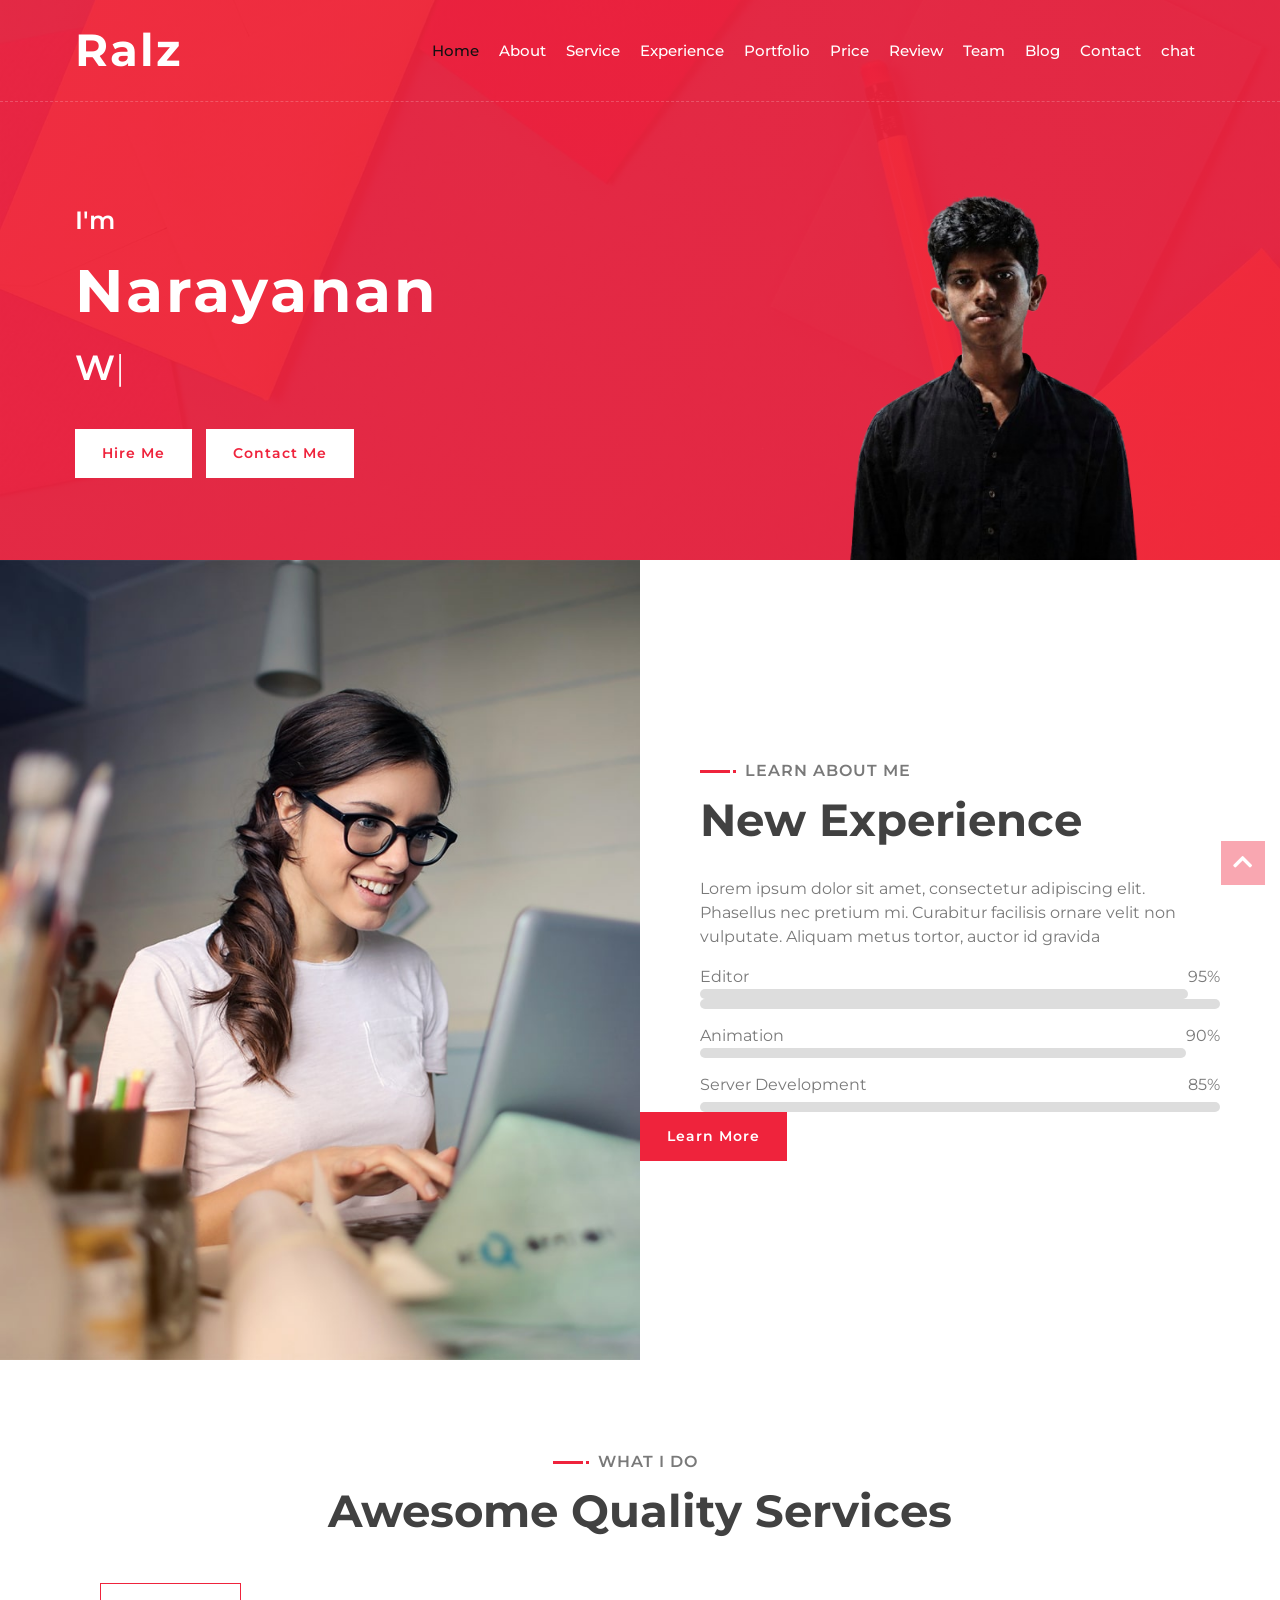
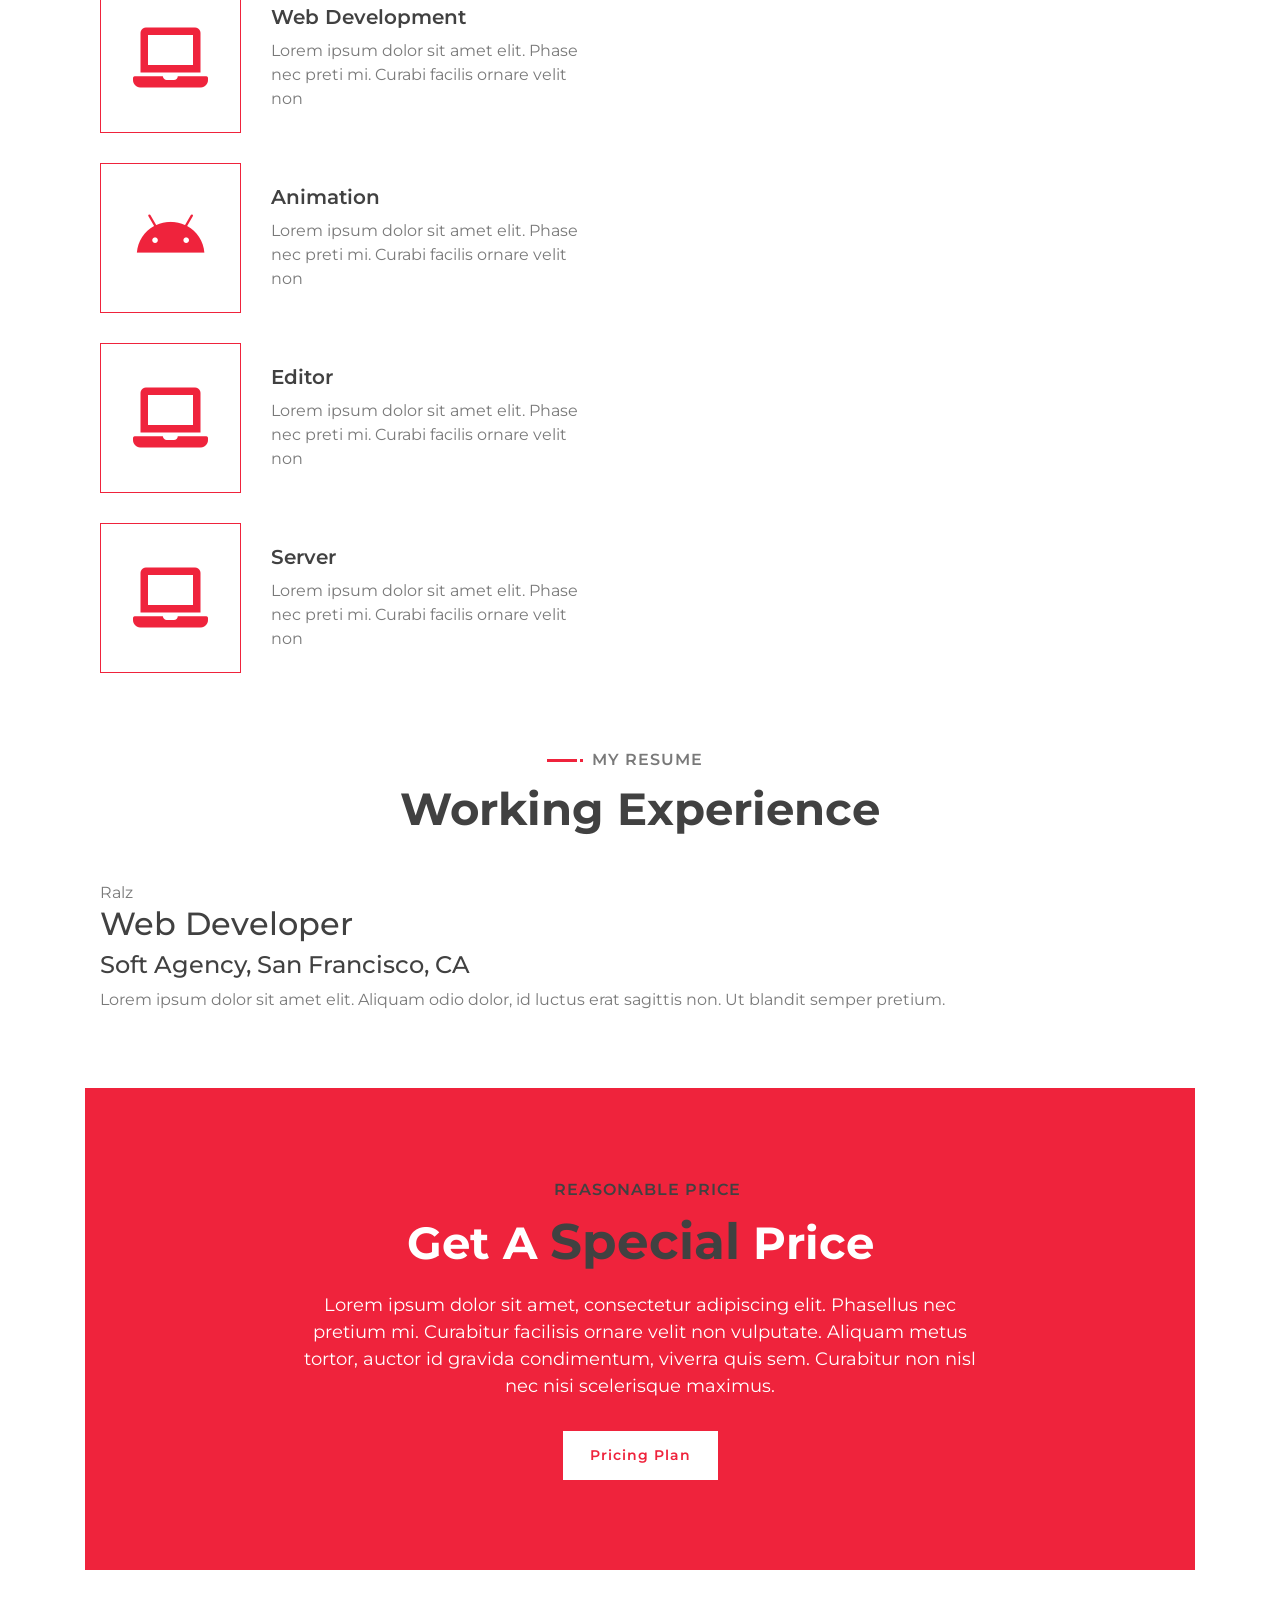
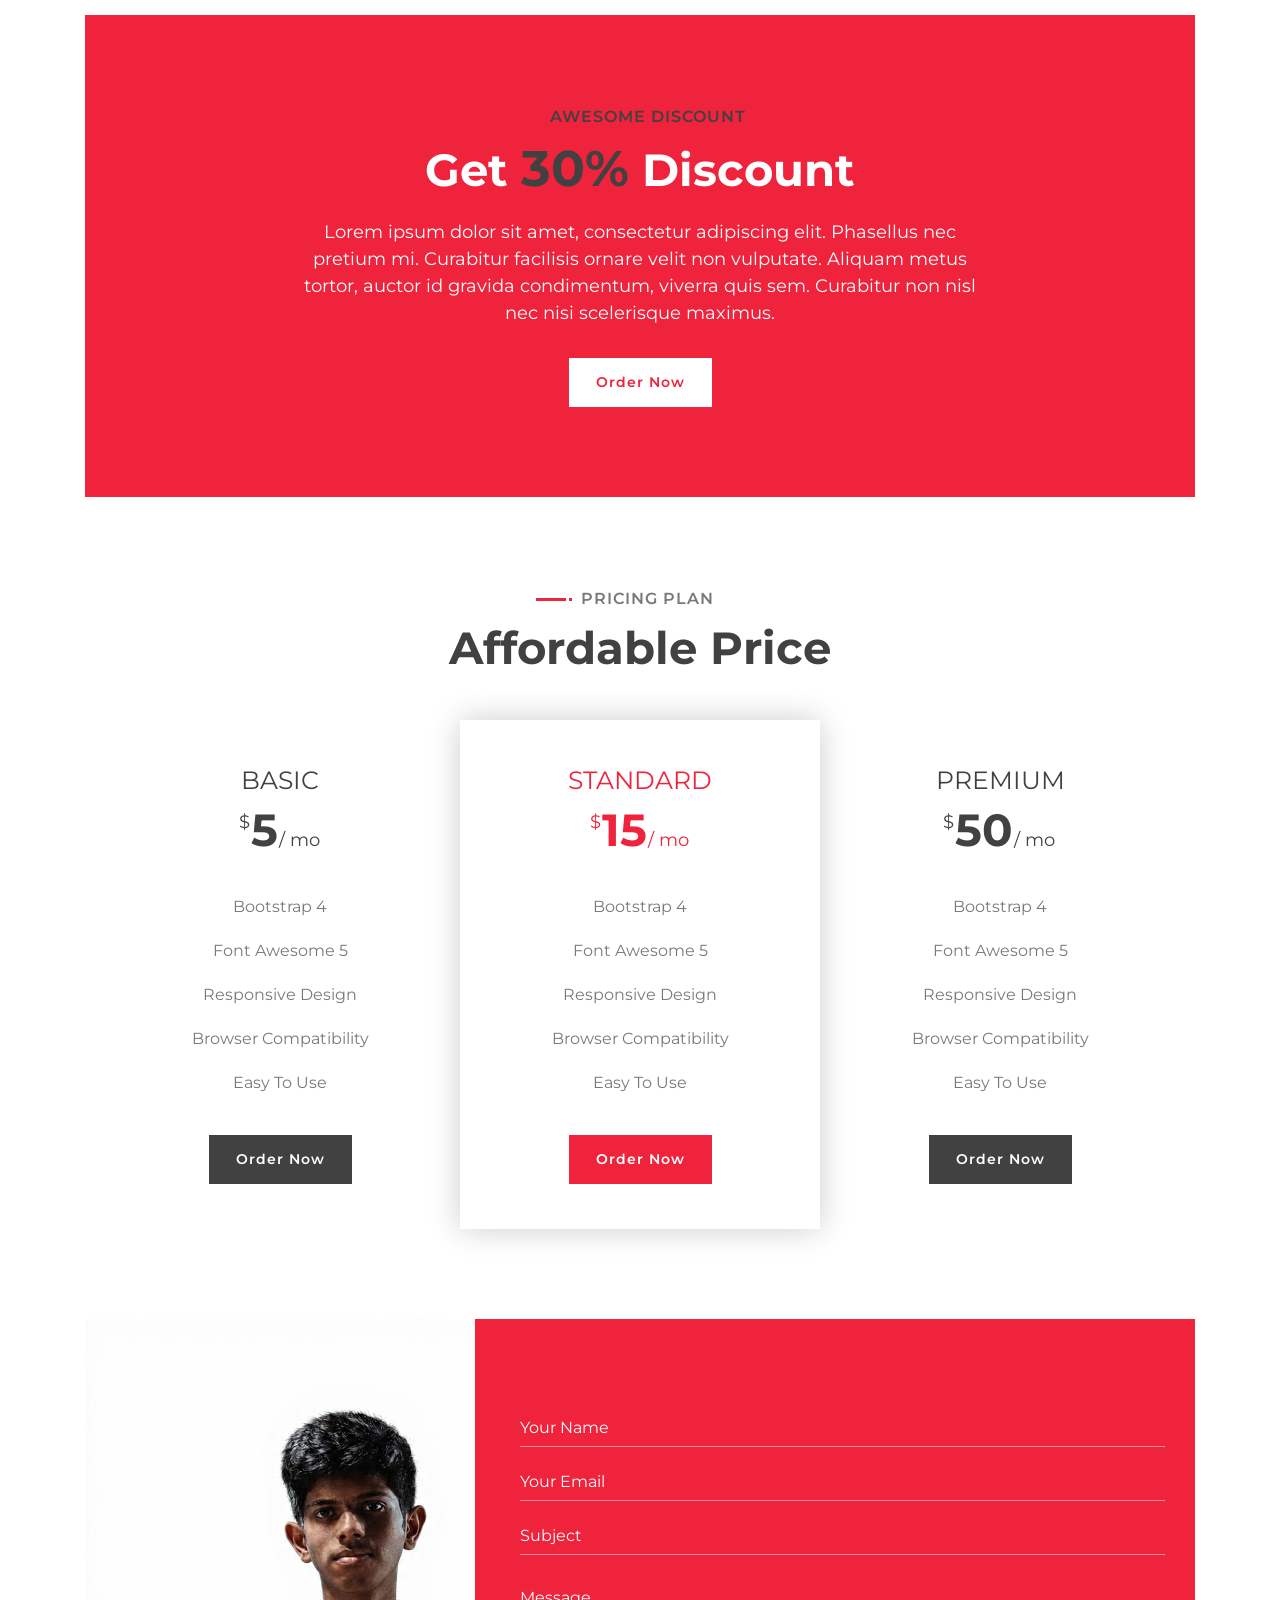
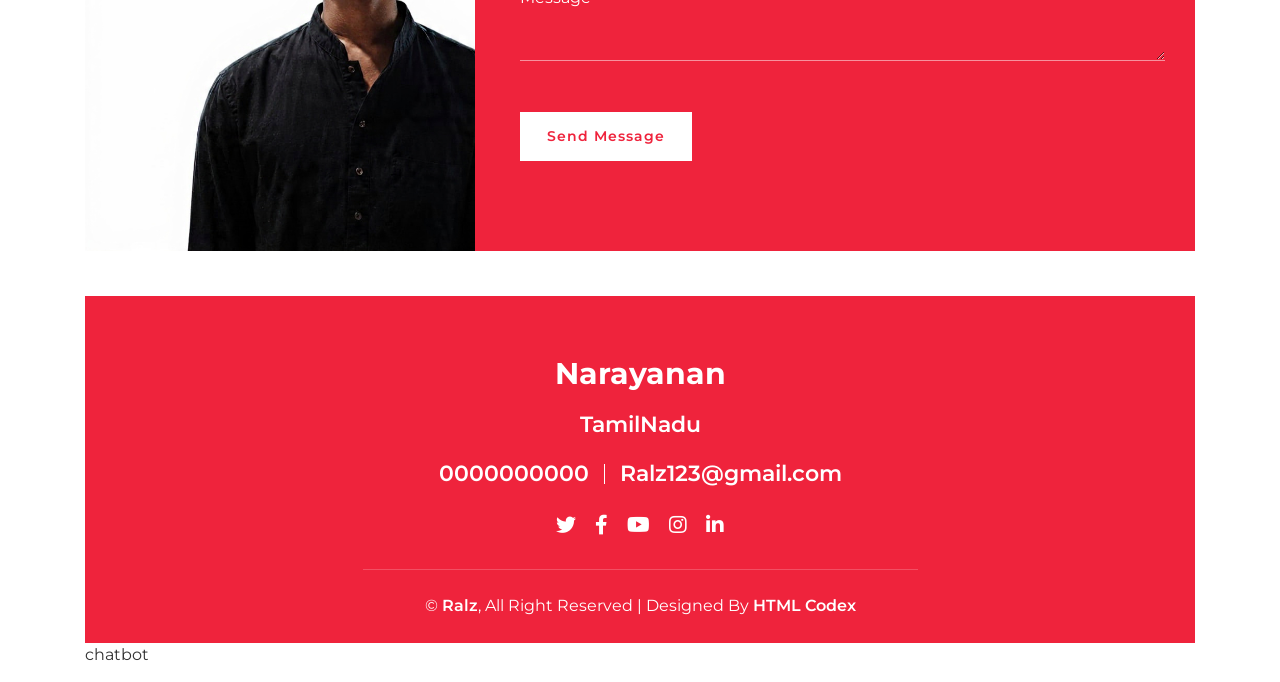
==== commit 8fa1545a: "Update index.html" ====
--- a/index.html
+++ b/index.html
@@ -28,7 +28,7 @@
         <!-- Nav Bar Start -->
         <div class="navbar navbar-expand-lg bg-light navbar-light">
             <div class="container-fluid">
-                <a href="index.html" class="navbar-brand">Raksha</a>
+                <a href="index.html" class="navbar-brand">Ralz</a>
                 <button type="button" class="navbar-toggler" data-toggle="collapse" data-target="#navbarCollapse">
                     <span class="navbar-toggler-icon"></span>
                 </button>
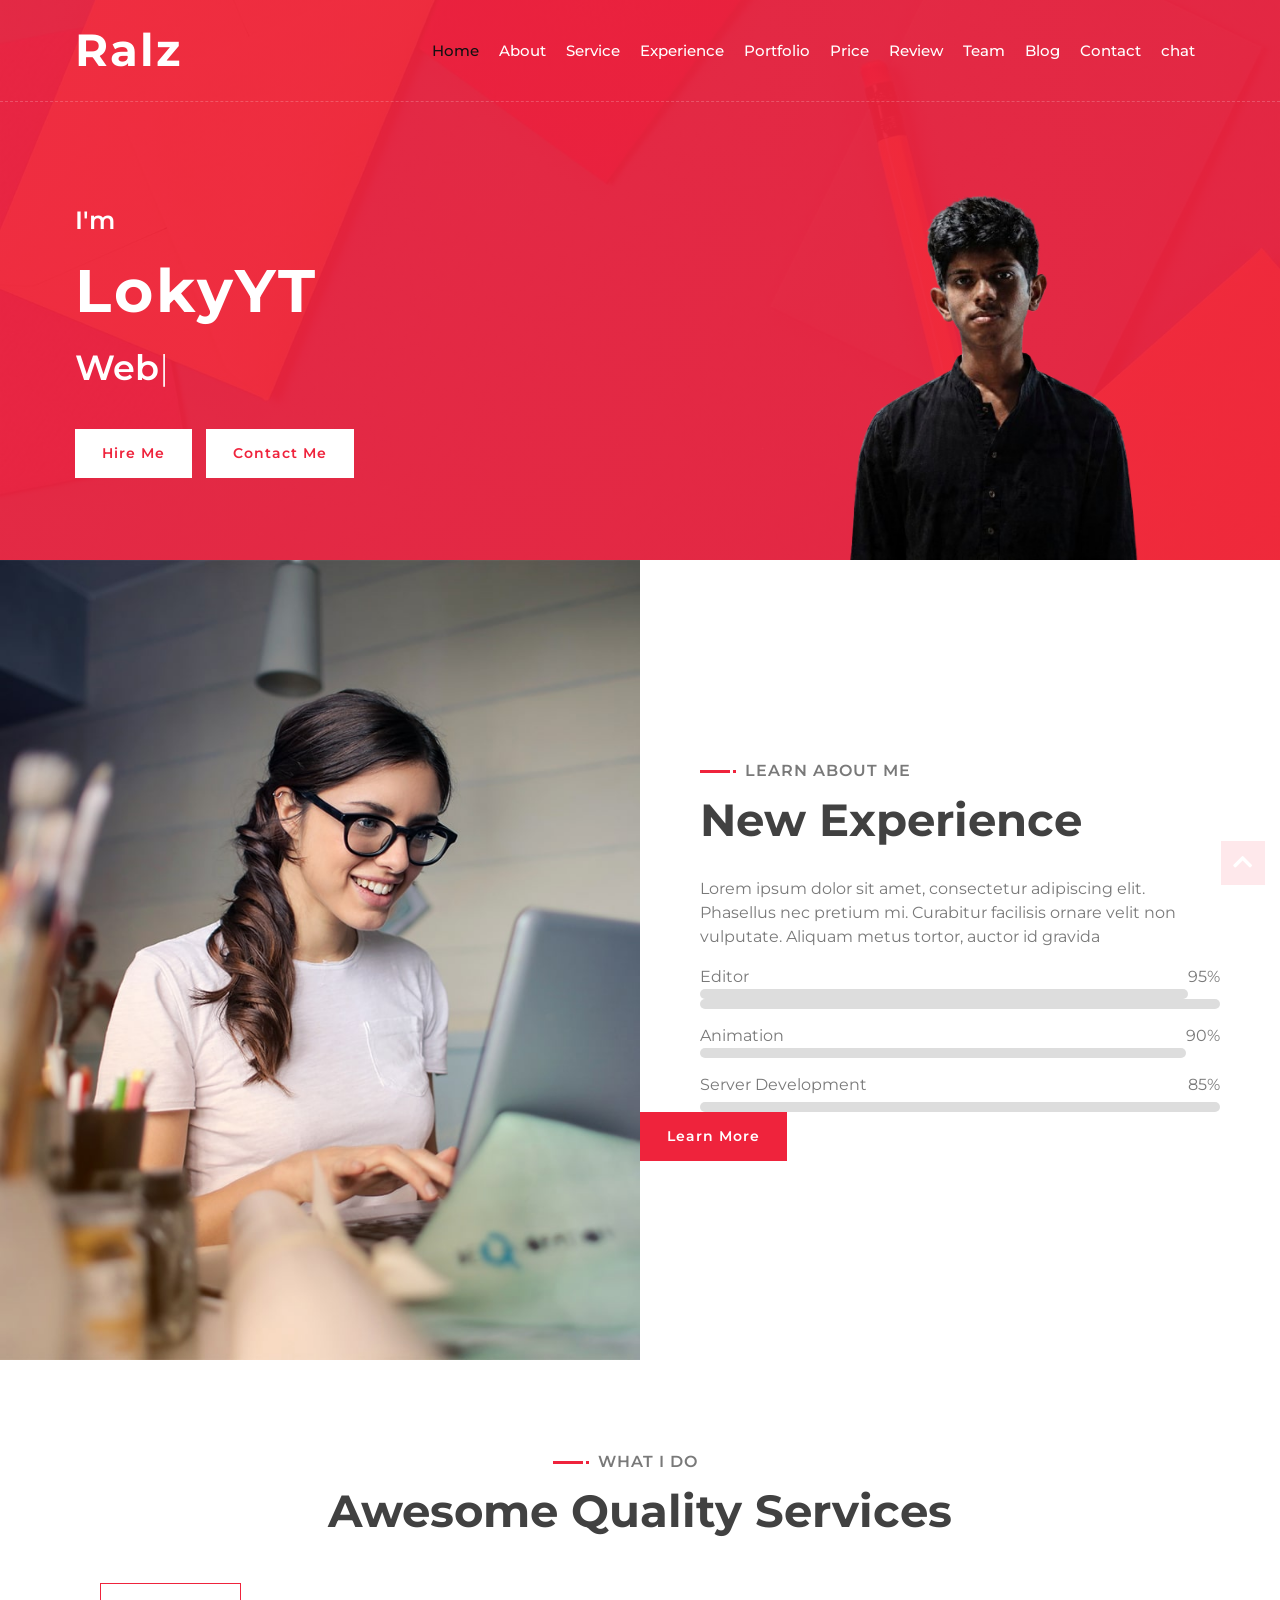
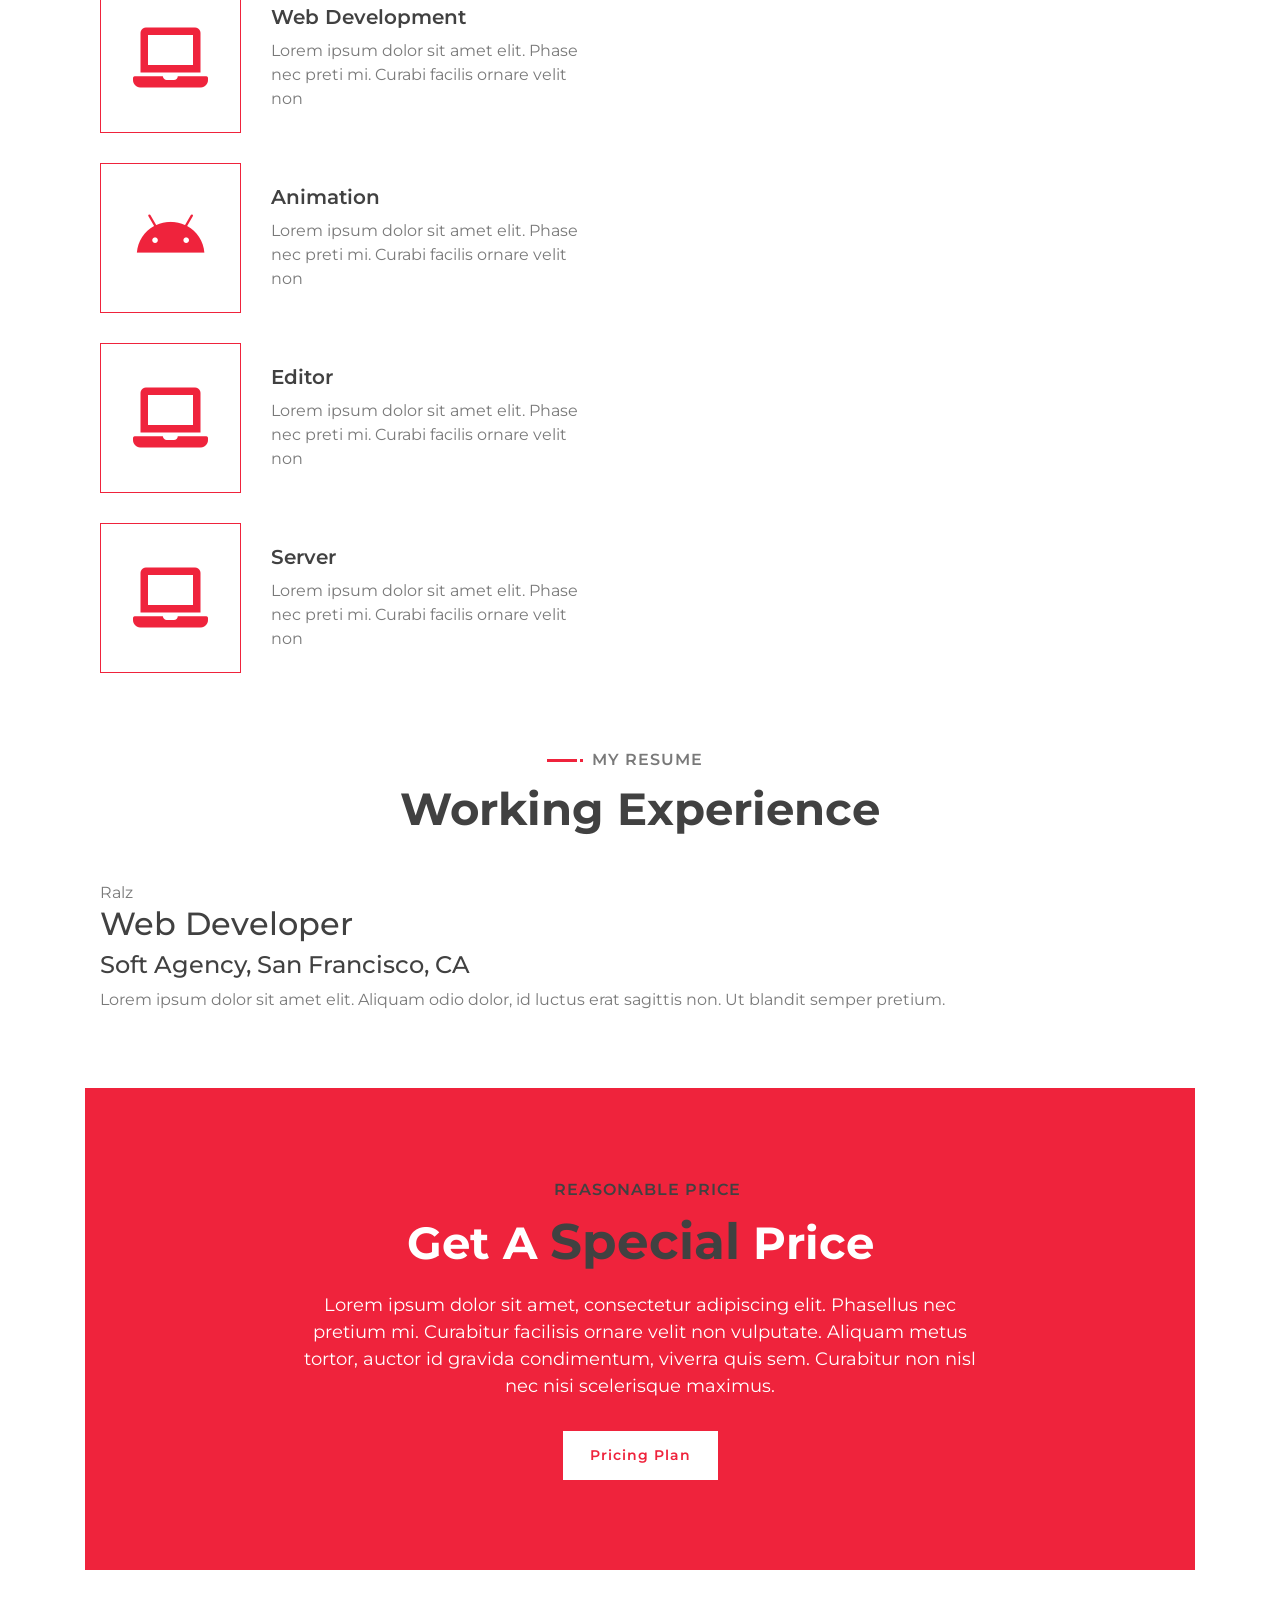
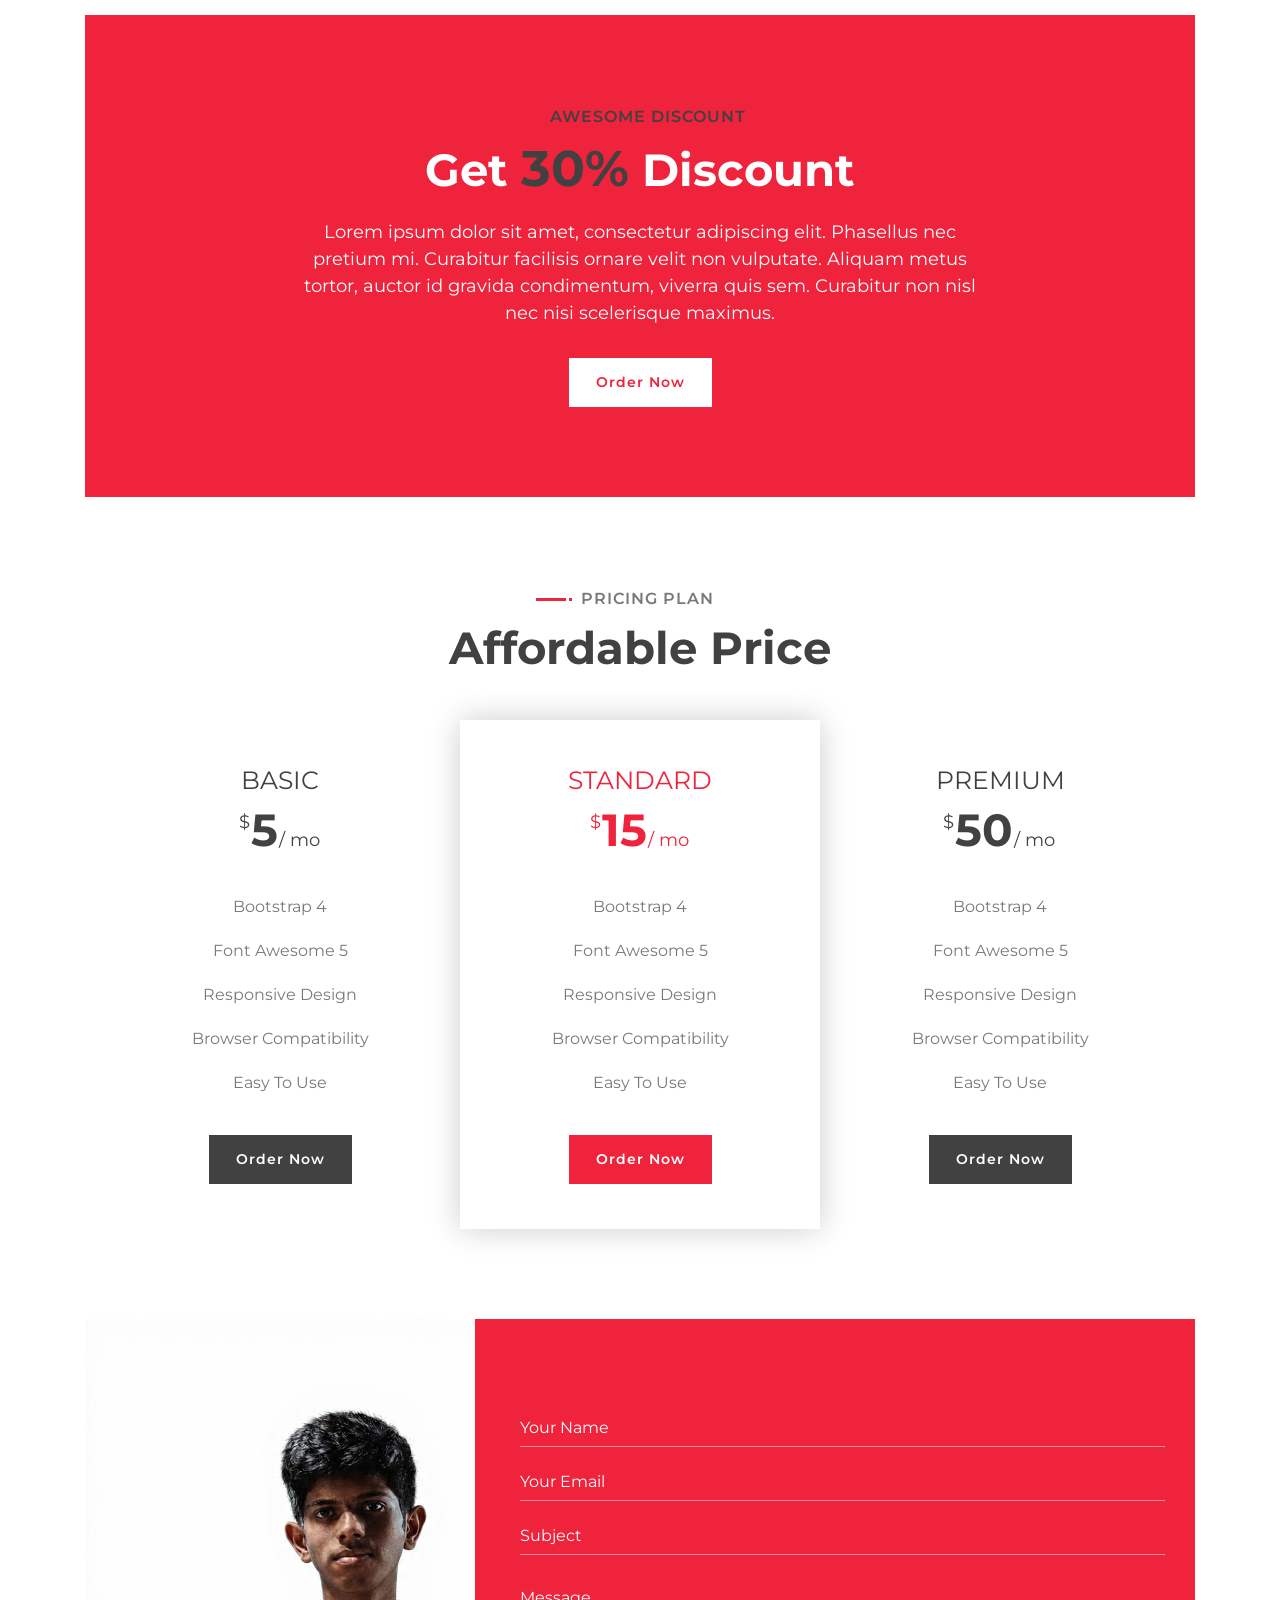
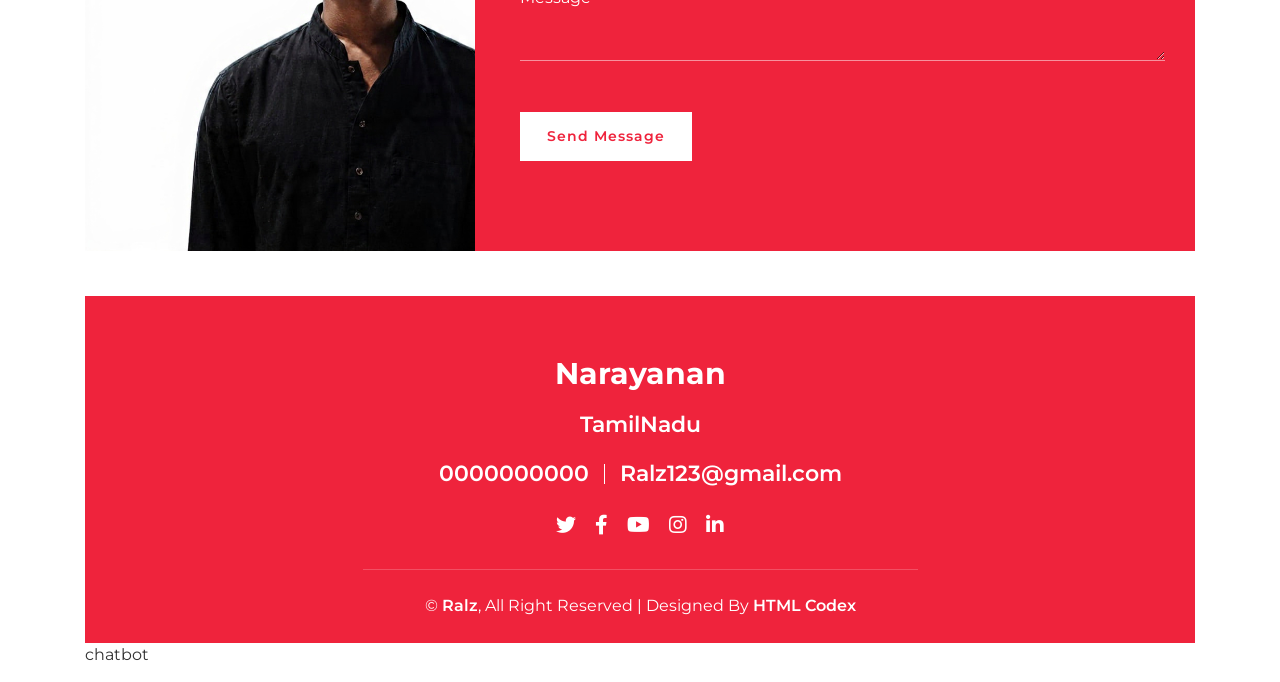
==== commit 4a463064: "Update index.html" ====
--- a/index.html
+++ b/index.html
@@ -61,7 +61,7 @@
                         <div class="hero-content">
                             <div class="hero-text">
                                 <p>I'm</p>
-                                <h1>Narayanan</h1>
+                                <h1>LokyYT</h1>
                                 <h2></h2>
                                 <div class="typed-text">Editor, Web Developer, Animation, Server Developer, Apps Designer, Apps Developer</div>
                             </div>
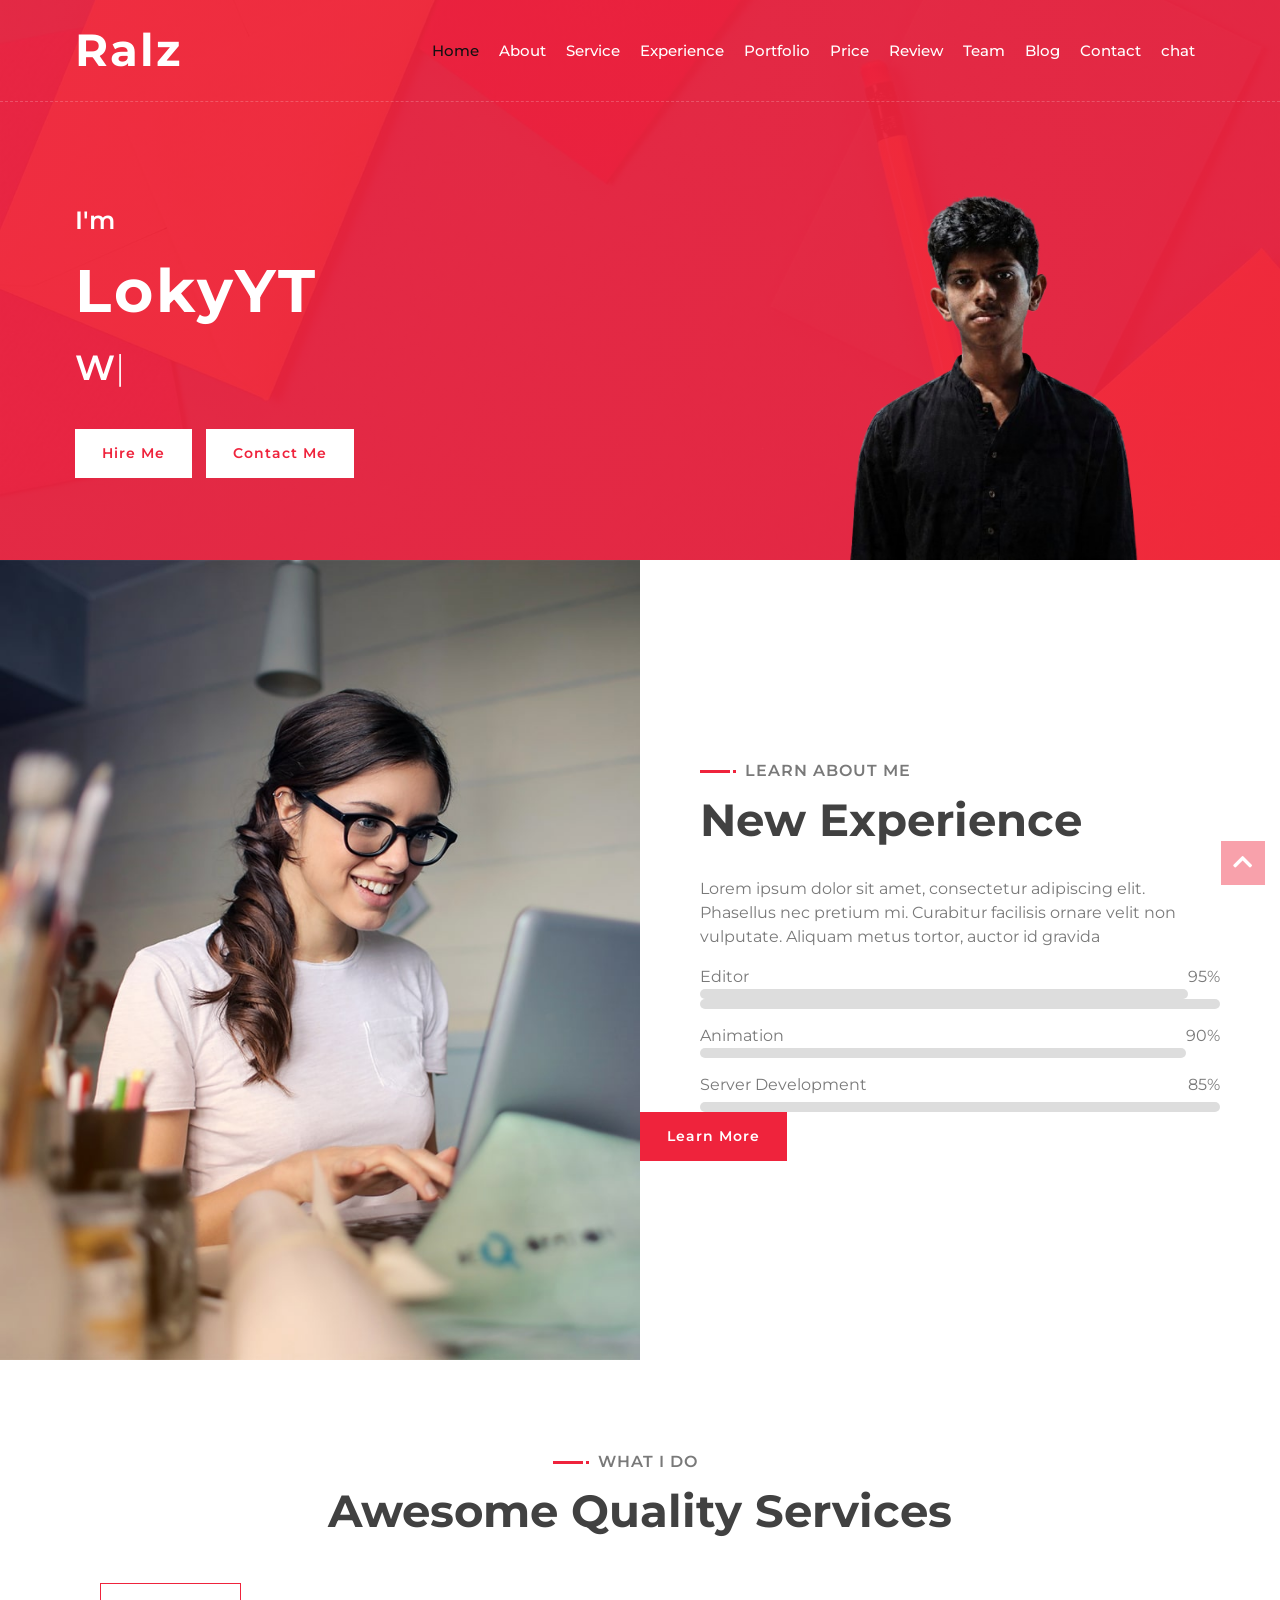
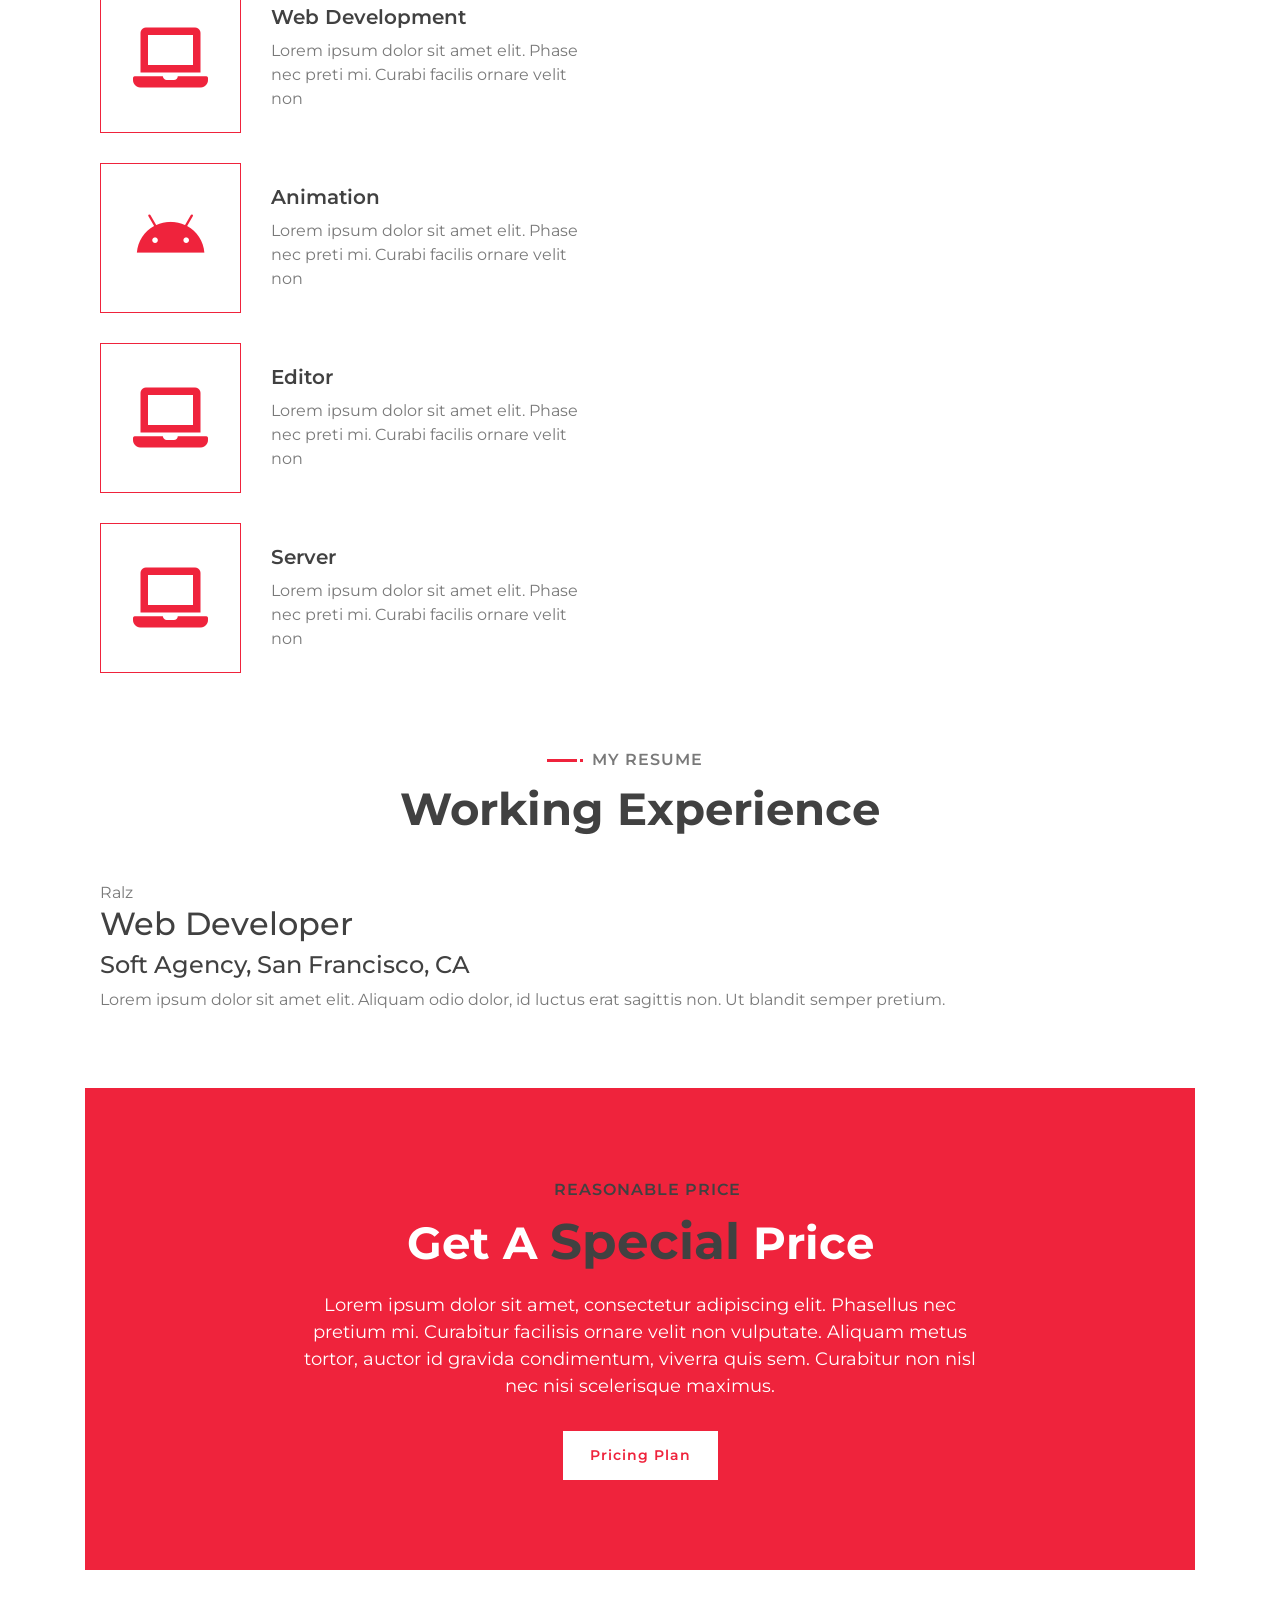
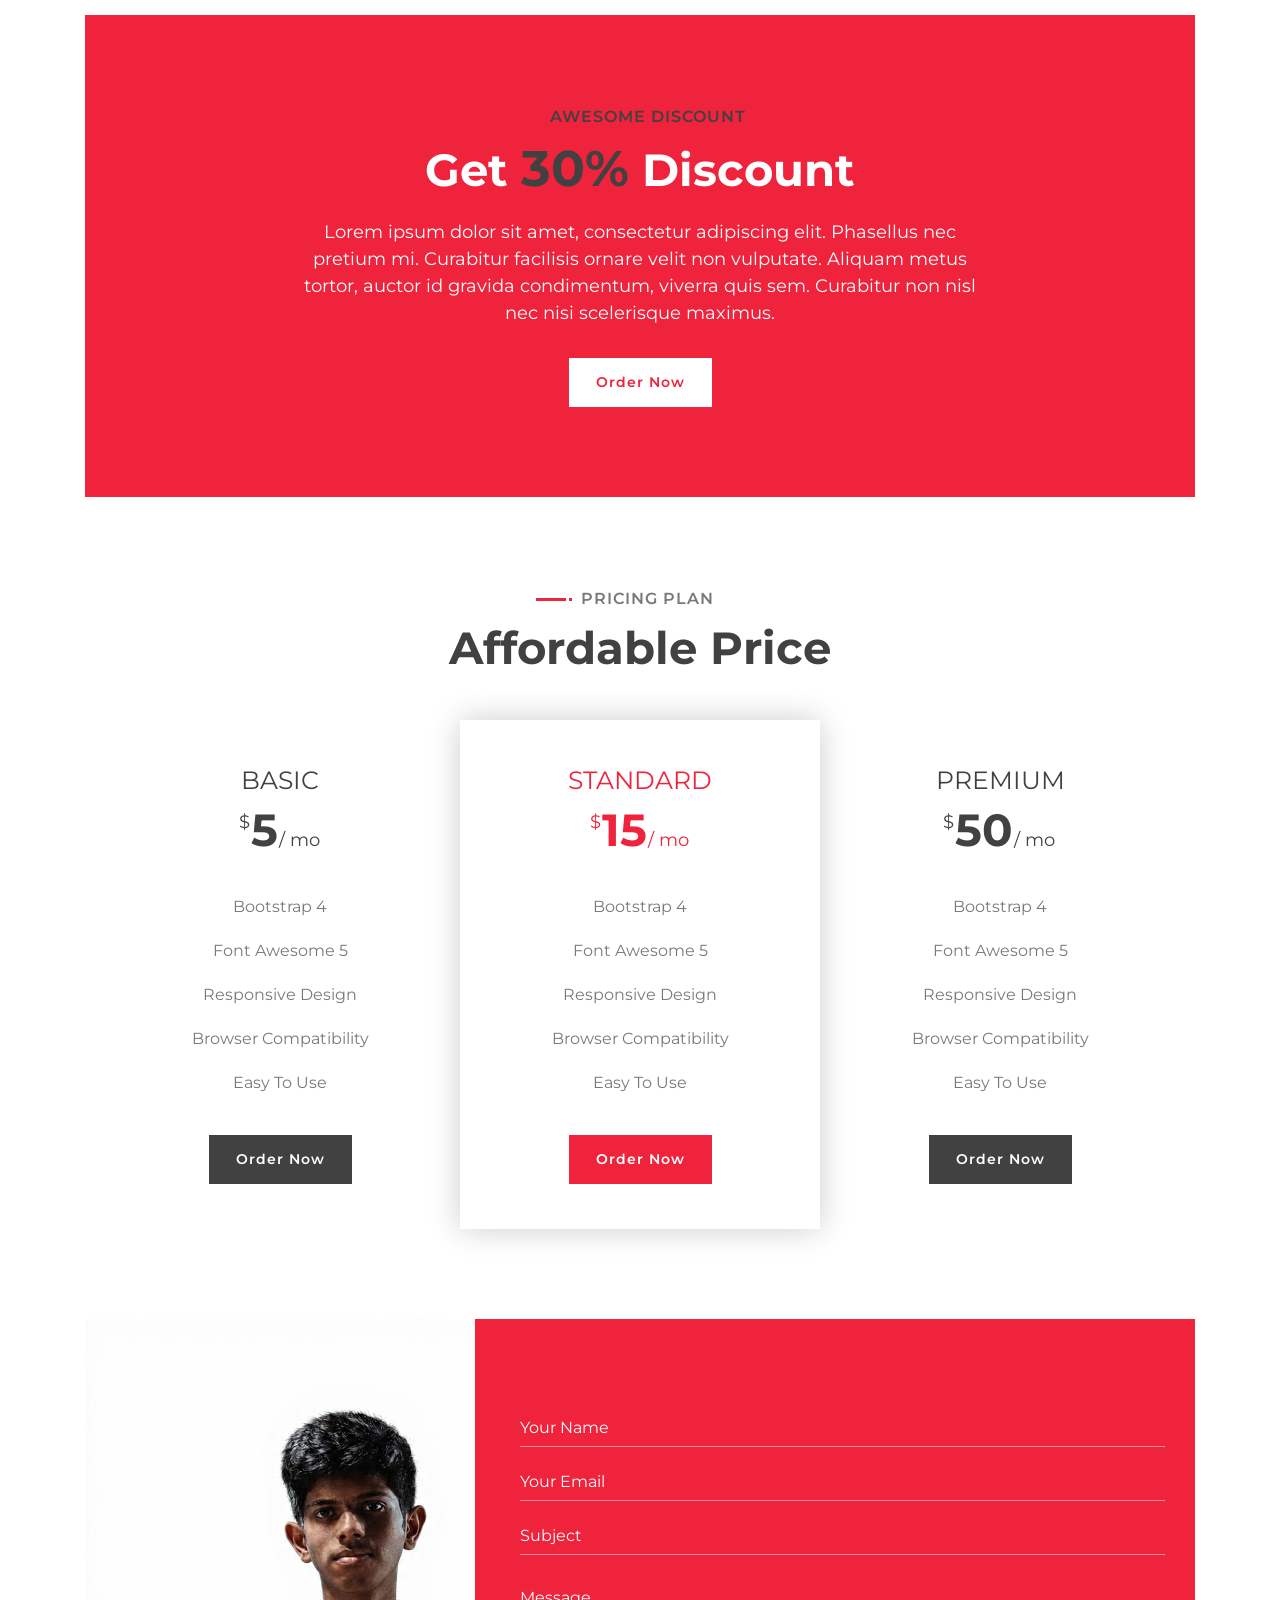
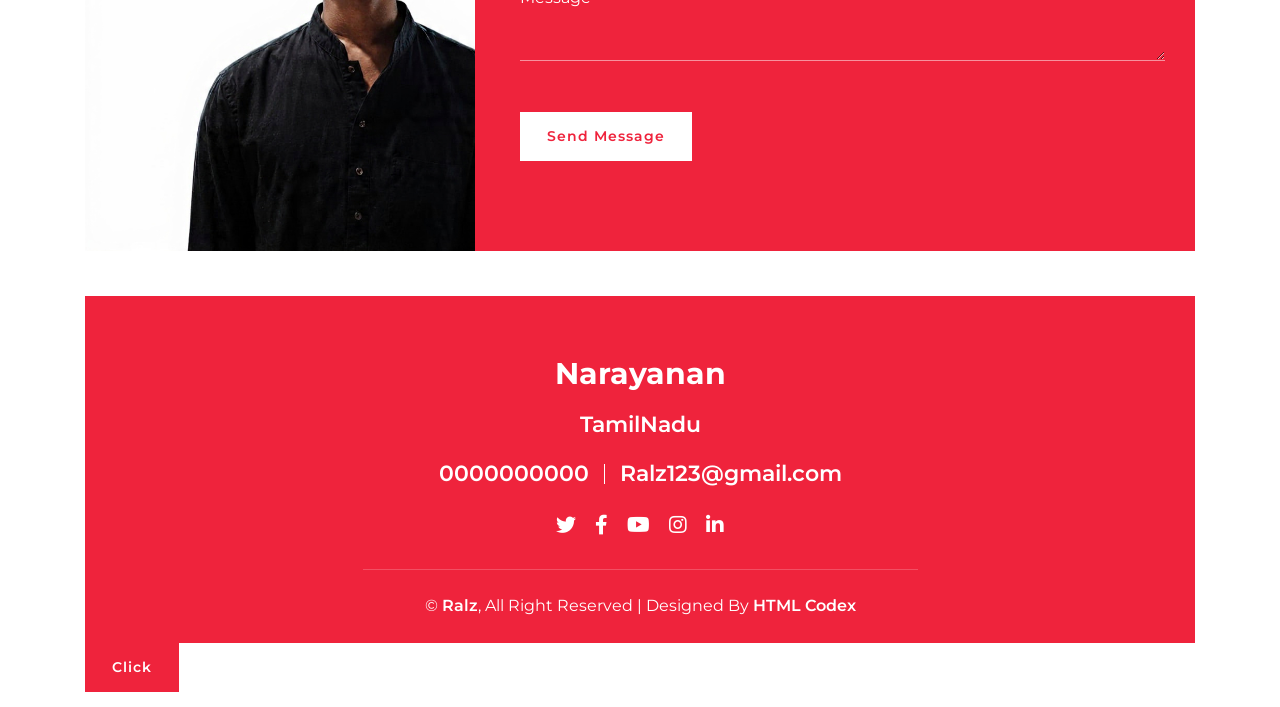
==== commit c28763d3: "Update index.html" ====
--- a/index.html
+++ b/index.html
@@ -448,4 +448,6 @@
         <script src="js/main.js"></script>
     </body>
 </html>
-<a href="chatbot.html">chatbot</a>
+
+                                                      <a class="btn" href="chatbot.html">Click</a>  
+                                     
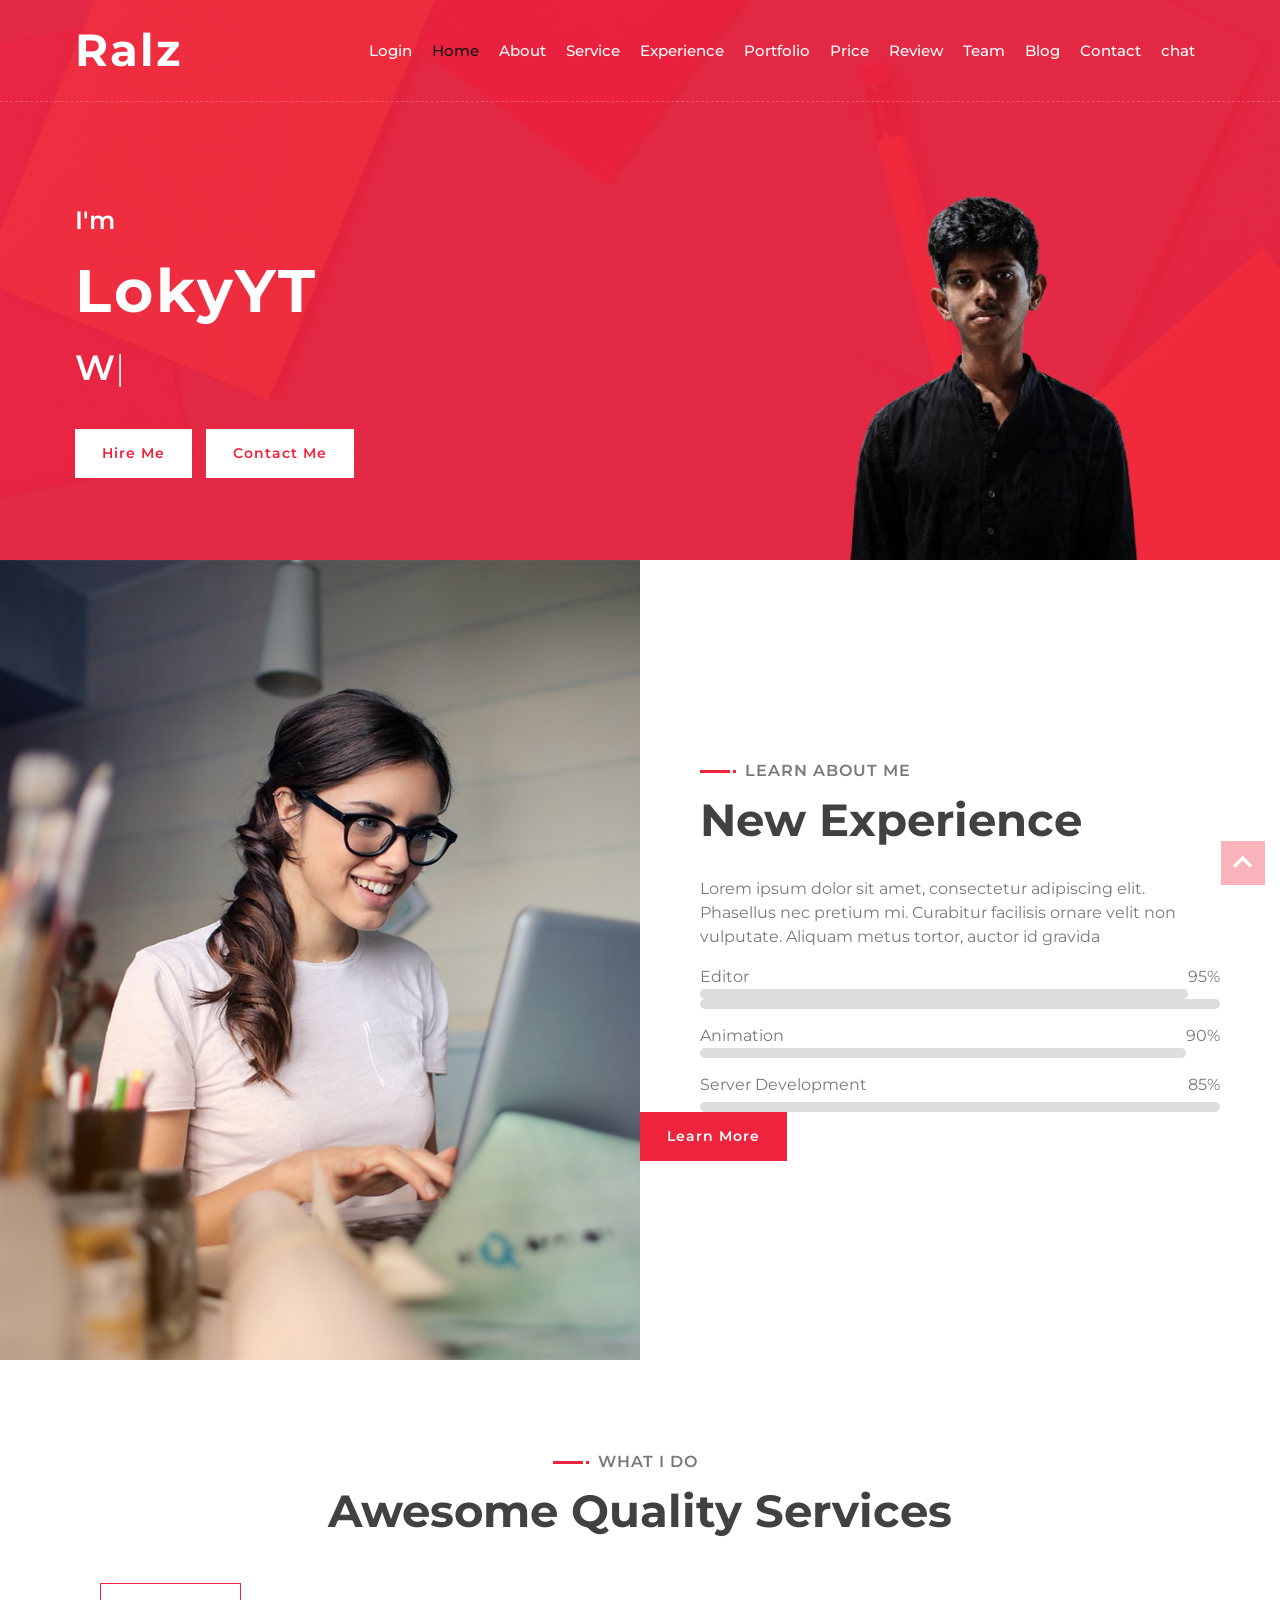
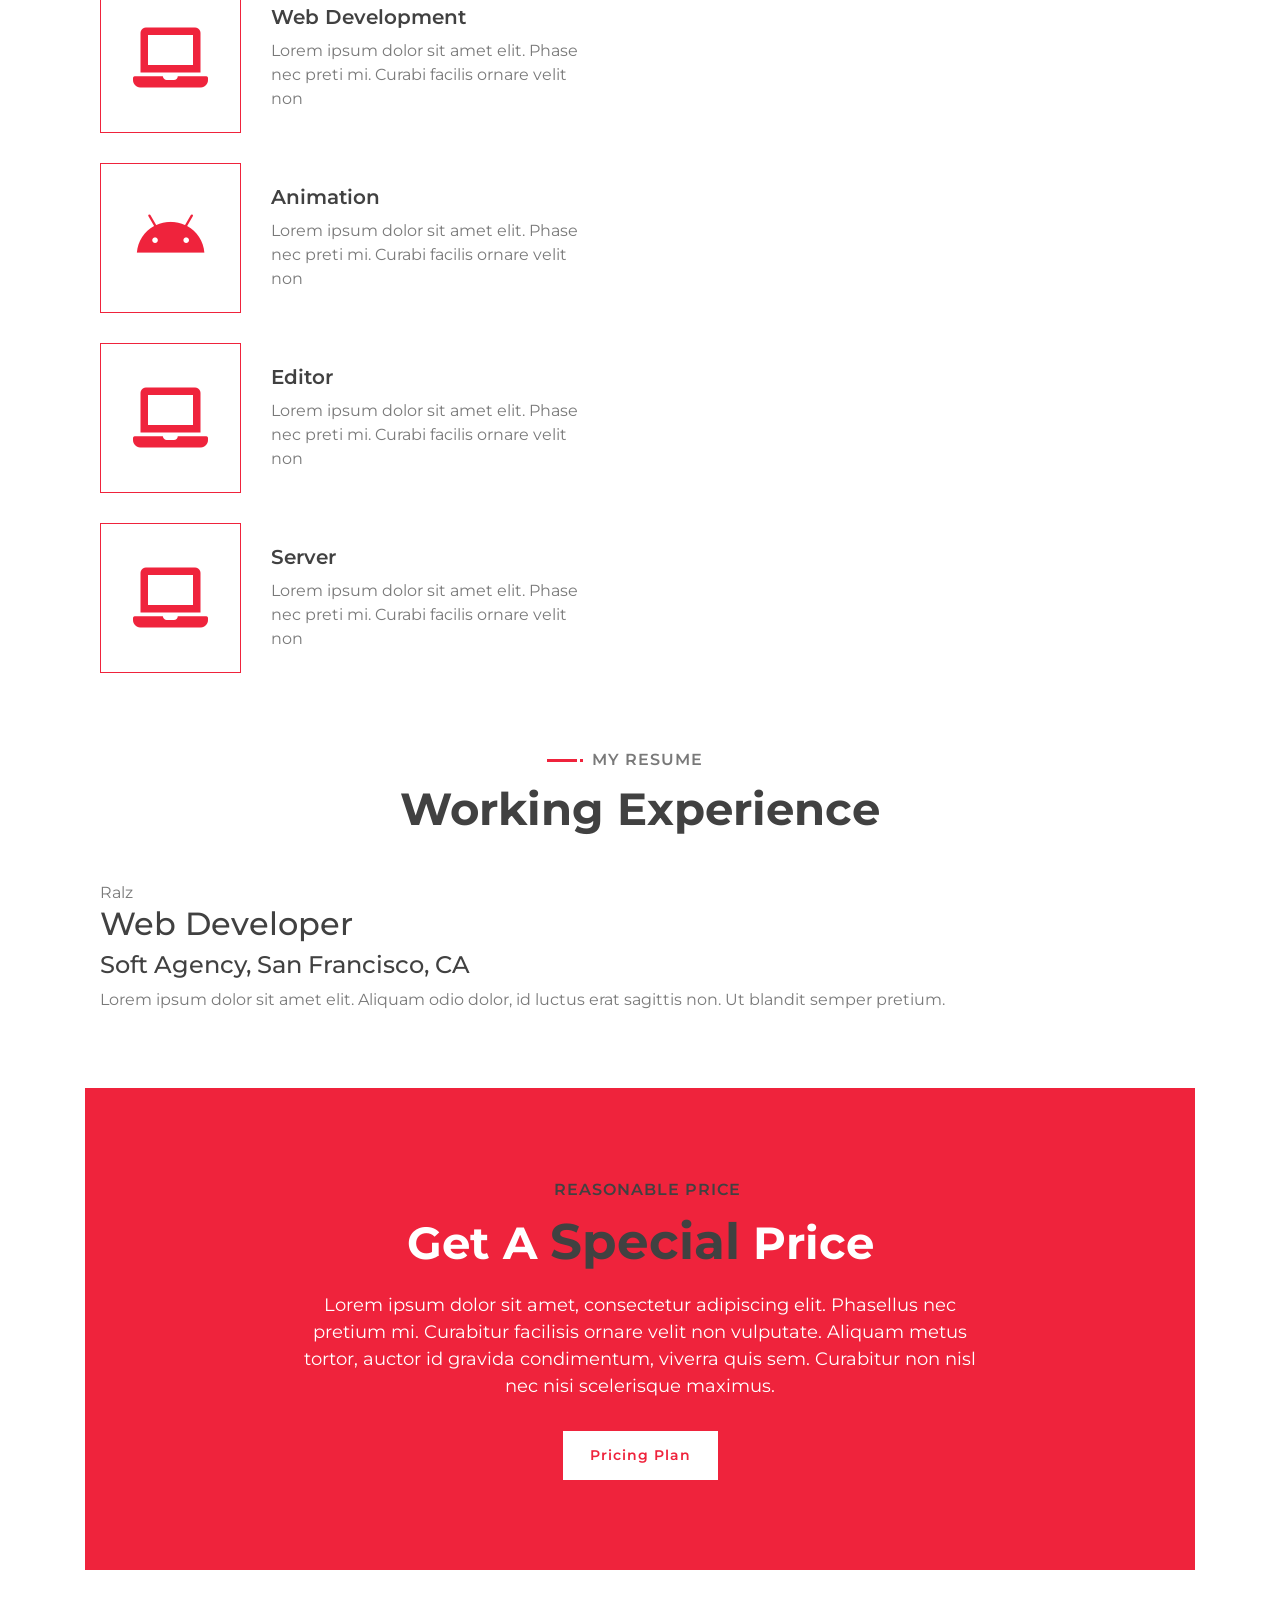
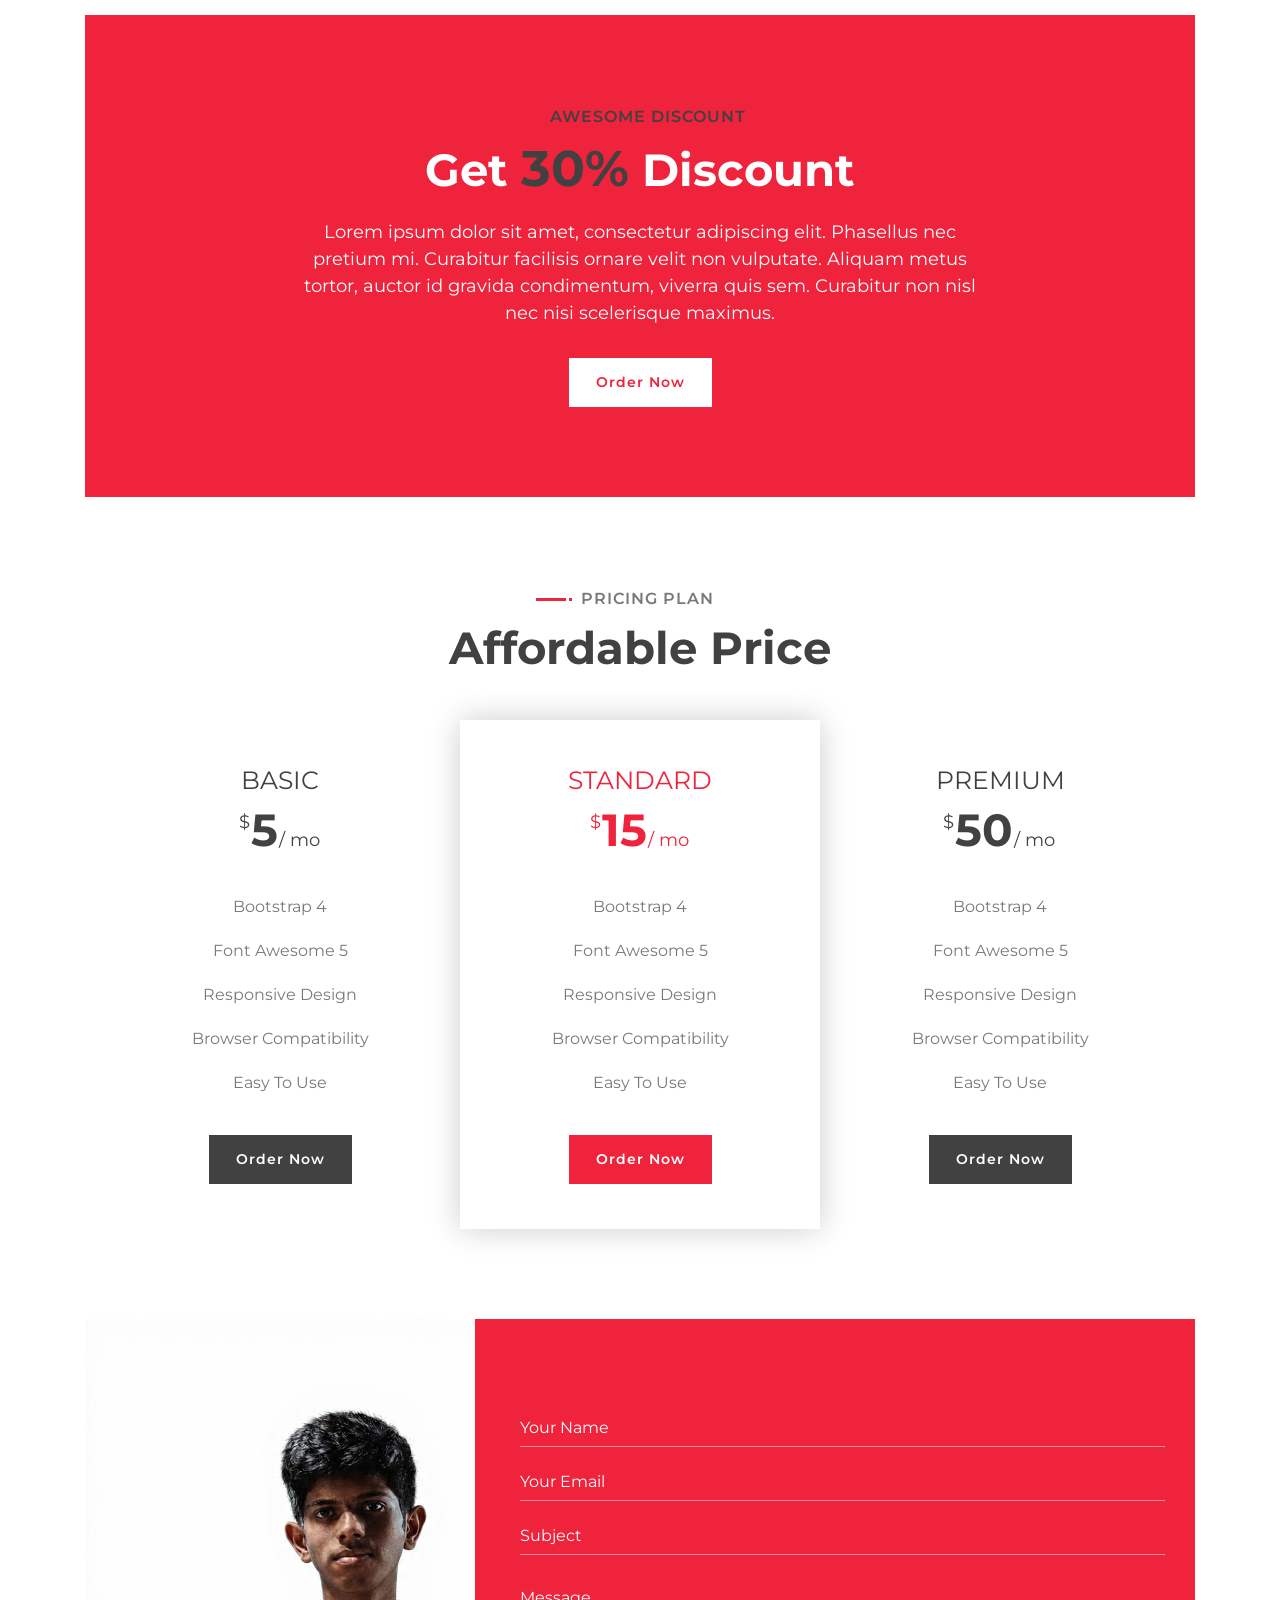
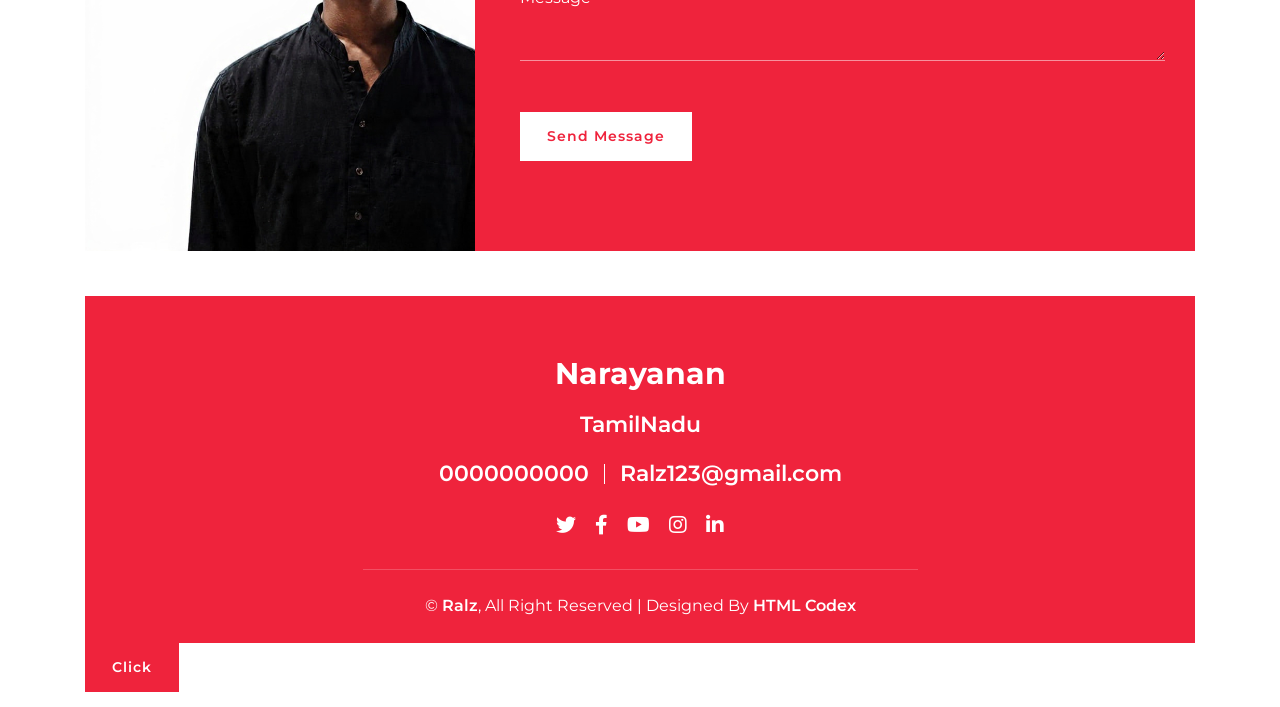
==== commit 7ea3c4a0: "Update index.html" ====
--- a/index.html
+++ b/index.html
@@ -35,6 +35,7 @@
 
                 <div class="collapse navbar-collapse justify-content-between" id="navbarCollapse">
                     <div class="navbar-nav ml-auto">
+                        <a href="login.html" class="nav-item nav-link">Login</a>
                         <a href="#home" class="nav-item nav-link active">Home</a>
                         <a href="#about" class="nav-item nav-link">About</a>
                         <a href="#service" class="nav-item nav-link">Service</a>
